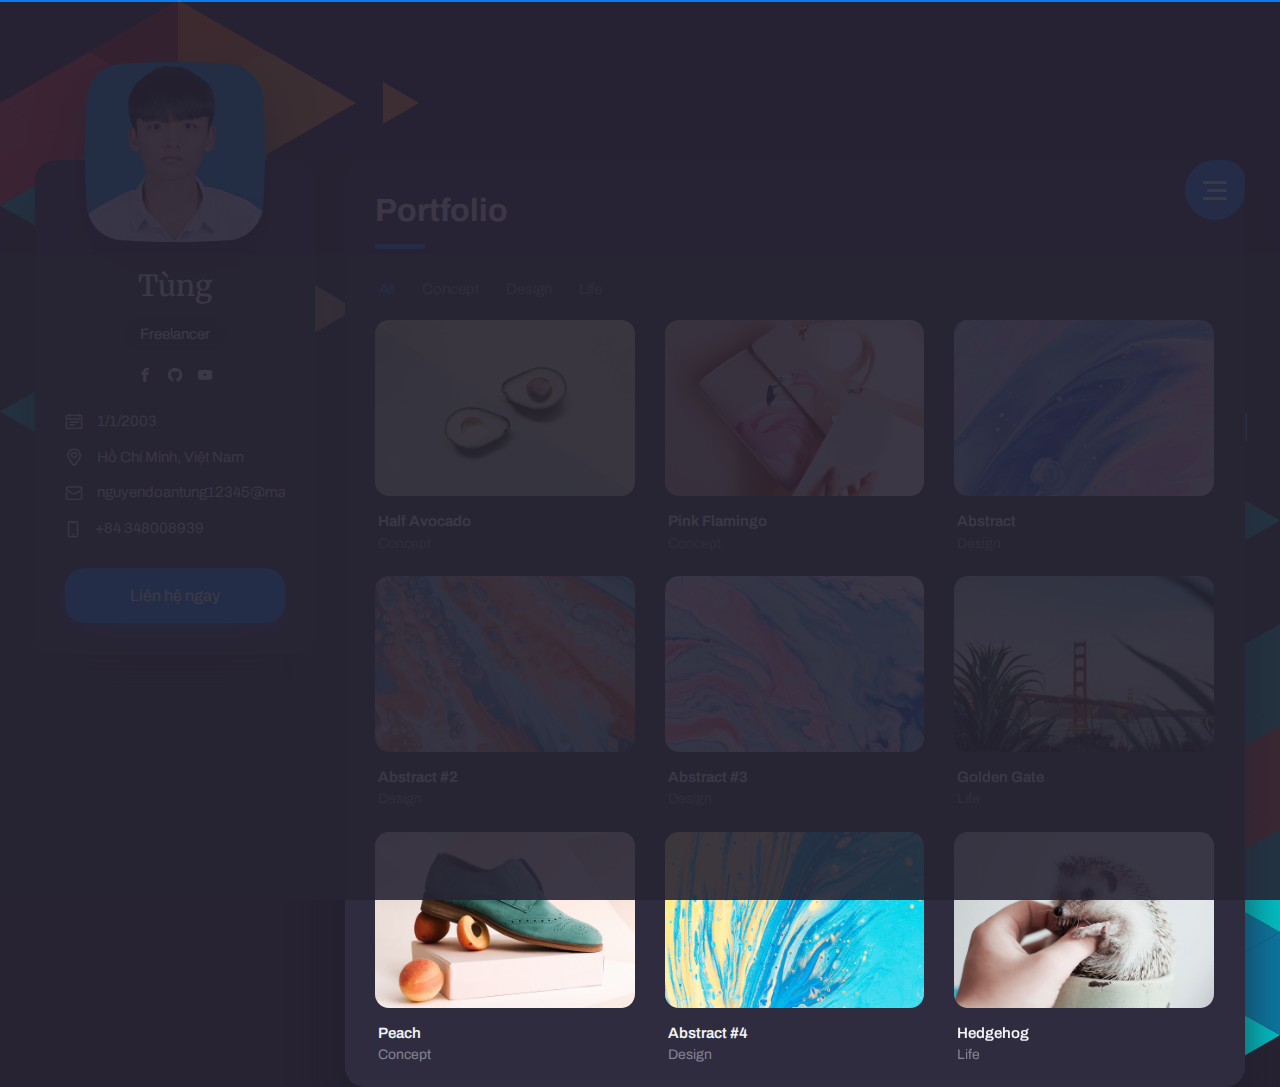
==== index.html @ bca4bd43 "push" ====
<!DOCTYPE html>
<html lang="en">

<head>
  <meta charset="utf-8" />
  <title>vCard - Portfolio - Nguyễn Doãn Tùng</title>

  <!-- Meta Data -->
  <meta http-equiv="X-UA-Compatible" content="IE=edge" />
  <meta name="viewport" content="width=device-width, initial-scale=1, shrink-to-fit=no" />
  <meta name="format-detection" content="telephone=no" />
  <meta name="format-detection" content="address=no" />
  <meta name="author" content="ArtTemplate" />
  <meta name="description" content="vCard" />

  <!-- Twitter data -->
  <meta name="twitter:card" content="summary_large_image" />
  <meta name="twitter:site" content="@ArtTemplates" />
  <meta name="twitter:title" content="vCard" />
  <meta name="twitter:description" content="vCard" />
  <meta name="twitter:image" content="../assets/images/social.jpg" />

  <!-- Open Graph data -->
  <meta property="og:title" content="ArtTemplate" />
  <meta property="og:type" content="website" />
  <meta property="og:url" content="your url website" />
  <meta property="og:image" content="../assets/images/social.jpg" />
  <meta property="og:description" content="vCard" />
  <meta property="og:site_name" content="vCard" />

  <!-- Favicons -->
  <link rel="apple-touch-icon" sizes="144x144" href="../assets/images/favicons/apple-touch-icon-144x144.png" />
  <link rel="apple-touch-icon" sizes="114x114" href="../assets/images/favicons/apple-touch-icon-114x114.png" />
  <link rel="apple-touch-icon" sizes="72x72" href="../assets/images/favicons/apple-touch-icon-72x72.png" />
  <link rel="apple-touch-icon" sizes="57x57" href="../assets/images/favicons/apple-touch-icon-57x57.png" />
  <link rel="shortcut icon" href="../assets/images/favicons/favicon.png" type="image/png" />

  <!-- Styles -->
  <link rel="stylesheet" type="text/css" href="../assets/styles/style.css" />
  <link rel="stylesheet" type="text/css" href="../assets/styles/style-dark.css" />
  <link rel="stylesheet" type="text/css" href="../assets/demo/style-demo.css" />
</head>

<body class="bg-triangles">
  <!-- Preloader -->
  <div class="preloader">
    <div class="preloader__wrap">
      <div class="circle-pulse">
        <div class="circle-pulse__1"></div>
        <div class="circle-pulse__2"></div>
      </div>
      <div class="preloader__progress"><span></span></div>
    </div>
  </div>

  <main class="main">
    <div class="container gutter-top">
      <div class="row sticky-parent">
        <!-- Sidebar -->
        <aside class="col-12 col-md-12 col-xl-3">
          <div class="sidebar box shadow pb-0 sticky-column">
            <svg class="avatar avatar--180" viewBox="0 0 188 188">
              <g class="avatar__box">
                <image xlink:href="../assets/img/avatar-1.jpg" height="100%" width="100%" />
              </g>
            </svg>
            <div class="text-center">
              <h3 class="title title--h3 sidebar__user-name">
                <span class="weight--500">Tùng
              </h3>
              <div class="badge badge--dark">Freelancer</div>

              <!-- Social -->
              <div class="social">
                <a class="social__link" href="https://www.facebook.com/ndt0101"><i
                    class="font-icon icon-facebook"></i></a>
                <a class="social__link" href="https://github.com/tung0101"><i class="font-icon icon-github"></i></a>
                <a class="social__link" href="https://www.youtube.com/channel/UCRwYXdeYLNo2g9qYh79C6xA"><i
                    class="font-icon icon-youtube"></i></a>
              </div>
            </div>

            <div class="sidebar__info box-inner">
              <ul class="contacts-block">
                <li class="contacts-block__item" data-toggle="tooltip" data-placement="top" title="Birthday">
                  <i class="font-icon icon-calendar"></i> 1/1/2003
                </li>
                <li class="contacts-block__item" data-toggle="tooltip" data-placement="top" title="Address">
                  <i class="font-icon icon-location"></i>Hồ Chí Minh, Việt Nam
                </li>
                <li class="contacts-block__item" data-toggle="tooltip" data-placement="top" title="E-mail">
                  <a href="mailto:example@mail.com"><i
                      class="font-icon icon-envelope"></i>nguyendoantung12345@mail.com</a>
                </li>
                <li class="contacts-block__item" data-toggle="tooltip" data-placement="top" title="Phone">
                  <i class="font-icon icon-phone"></i>+84 348008939
                </li>
              </ul>

              <a class="btn" href="https://www.messenger.com/t/100033312727449/">Liên hệ ngay</a>
            </div>
          </div>
        </aside>

        <!-- Content -->
        <div class="col-12 col-md-12 col-xl-9">
          <div class="box shadow pb-0">
            <!-- Menu -->
            <div class="circle-menu">
              <div class="hamburger">
                <div class="line"></div>
                <div class="line"></div>
                <div class="line"></div>
              </div>
            </div>
            <div class="inner-menu js-menu">
              <ul class="nav">
                <li class="nav__item">
                  <a class="active" href="index.html">Trang chủ</a>
                </li>
                <li class="nav__item"><a href="about.html">Giới thiệu</a></li>
                <!-- <li class="nav__item"><a href="resume.html">Resume</a></li> -->


                <!-- <li class="nav__item"><a href="blog.html">Blog</a></li> -->
                <li class="nav__item"><a href="contact.html">Liên hệ</a></li>
                <li class="nav__item"><a href="other.html">Khác</a></li>
              </ul>
            </div>

            <!-- About -->
            <div class="pb-2">
              <h1 class="title title--h1 first-title title__separate">
                Portfolio
              </h1>
            </div>

            <!-- Gallery -->
            <div class="pb-0">
              <!-- Filter -->
              <div class="select">
                <span class="placeholder">Select category</span>
                <ul class="filter">
                  <li class="filter__item">Category</li>
                  <li class="filter__item active" data-filter="*">
                    <a class="filter__link active" href="#filter">All</a>
                  </li>
                  <li class="filter__item" data-filter=".category-concept">
                    <a class="filter__link" href="#filter">Concept</a>
                  </li>
                  <li class="filter__item" data-filter=".category-design">
                    <a class="filter__link" href="#filter">Design</a>
                  </li>
                  <li class="filter__item" data-filter=".category-life">
                    <a class="filter__link" href="#filter">Life</a>
                  </li>
                </ul>
                <input type="hidden" name="changemetoo" />
              </div>

              <!-- Content -->
              <div class="gallery-grid js-masonry js-filter-container">
                <div class="gutter-sizer"></div>
                <!-- Item 1 -->
                <figure class="gallery-grid__item category-concept">
                  <div class="gallery-grid__image-wrap">
                    <img class="gallery-grid__image cover lazyload" src="../assets/img/image_01.jpg" data-zoom alt="" />
                  </div>
                  <figcaption class="gallery-grid__caption">
                    <h4 class="title gallery-grid__title">Half Avocado</h4>
                    <span class="gallery-grid__category">Concept</span>
                  </figcaption>
                </figure>

                <!-- Item 2 -->
                <figure class="gallery-grid__item category-concept">
                  <div class="gallery-grid__image-wrap">
                    <img class="gallery-grid__image cover lazyload" src="../assets/img/image_02.jpg" data-zoom alt="" />
                  </div>
                  <figcaption class="gallery-grid__caption">
                    <h4 class="title gallery-grid__title">Pink Flamingo</h4>
                    <span class="gallery-grid__category">Concept</span>
                  </figcaption>
                </figure>

                <!-- Item 3 -->
                <figure class="gallery-grid__item category-design">
                  <div class="gallery-grid__image-wrap">
                    <img class="gallery-grid__image cover lazyload" src="../assets/img/image_03.jpg" data-zoom alt="" />
                  </div>
                  <figcaption class="gallery-grid__caption">
                    <h4 class="title gallery-grid__title">Abstract</h4>
                    <span class="gallery-grid__category">Design</span>
                  </figcaption>
                </figure>

                <!-- Item 4 -->
                <figure class="gallery-grid__item category-design">
                  <div class="gallery-grid__image-wrap">
                    <img class="gallery-grid__image cover lazyload" src="../assets/img/image_04.jpg" data-zoom alt="" />
                  </div>
                  <figcaption class="gallery-grid__caption">
                    <h4 class="title gallery-grid__title">Abstract #2</h4>
                    <span class="gallery-grid__category">Design</span>
                  </figcaption>
                </figure>

                <!-- Item 5 -->
                <figure class="gallery-grid__item category-design">
                  <div class="gallery-grid__image-wrap">
                    <img class="gallery-grid__image cover lazyload" src="../assets/img/image_05.jpg" data-zoom alt="" />
                  </div>
                  <figcaption class="gallery-grid__caption">
                    <h4 class="title gallery-grid__title">Abstract #3</h4>
                    <span class="gallery-grid__category">Design</span>
                  </figcaption>
                </figure>

                <!-- Item 6 -->
                <figure class="gallery-grid__item category-life">
                  <div class="gallery-grid__image-wrap">
                    <img class="gallery-grid__image cover lazyload" src="../assets/img/image_06.jpg" data-zoom alt="" />
                  </div>
                  <figcaption class="gallery-grid__caption">
                    <h4 class="title gallery-grid__title">Golden Gate</h4>
                    <span class="gallery-grid__category">Life</span>
                  </figcaption>
                </figure>

                <!-- Item 7 -->
                <figure class="gallery-grid__item category-concept">
                  <div class="gallery-grid__image-wrap">
                    <img class="gallery-grid__image cover lazyload" src="../assets/img/image_07.jpg" data-zoom alt="" />
                  </div>
                  <figcaption class="gallery-grid__caption">
                    <h4 class="title gallery-grid__title">Peach</h4>
                    <span class="gallery-grid__category">Concept</span>
                  </figcaption>
                </figure>

                <!-- Item 8 -->
                <figure class="gallery-grid__item category-design">
                  <div class="gallery-grid__image-wrap">
                    <img class="gallery-grid__image cover lazyload" src="../assets/img/image_08.jpg" data-zoom alt="" />
                  </div>
                  <figcaption class="gallery-grid__caption">
                    <h4 class="title gallery-grid__title">Abstract #4</h4>
                    <span class="gallery-grid__category">Design</span>
                  </figcaption>
                </figure>

                <!-- Item 9 -->
                <figure class="gallery-grid__item category-life">
                  <div class="gallery-grid__image-wrap">
                    <img class="gallery-grid__image cover lazyload" src="../assets/img/image_09.jpg" data-zoom alt="" />
                  </div>
                  <figcaption class="gallery-grid__caption">
                    <h4 class="title gallery-grid__title">Hedgehog</h4>
                    <span class="gallery-grid__category">Life</span>
                  </figcaption>
                </figure>
              </div>
            </div>
          </div>

          <!-- Footer -->

        </div>
      </div>
    </div>
  </main>

  <div class="back-to-top"></div>

  <!-- SVG masks -->
  <svg class="svg-defs">
    <clipPath id="avatar-box">
      <path
        d="M1.85379 38.4859C2.9221 18.6653 18.6653 2.92275 38.4858 1.85453 56.0986.905299 77.2792 0 94 0c16.721 0 37.901.905299 55.514 1.85453 19.821 1.06822 35.564 16.81077 36.632 36.63137C187.095 56.0922 188 77.267 188 94c0 16.733-.905 37.908-1.854 55.514-1.068 19.821-16.811 35.563-36.632 36.631C131.901 187.095 110.721 188 94 188c-16.7208 0-37.9014-.905-55.5142-1.855-19.8205-1.068-35.5637-16.81-36.63201-36.631C.904831 131.908 0 110.733 0 94c0-16.733.904831-37.9078 1.85379-55.5141z" />
    </clipPath>
    <clipPath id="avatar-hexagon">
      <path
        d="M0 27.2891c0-4.6662 2.4889-8.976 6.52491-11.2986L31.308 1.72845c3.98-2.290382 8.8697-2.305446 12.8637-.03963l25.234 14.31558C73.4807 18.3162 76 22.6478 76 27.3426V56.684c0 4.6805-2.5041 9.0013-6.5597 11.3186L44.4317 82.2915c-3.9869 2.278-8.8765 2.278-12.8634 0L6.55974 68.0026C2.50414 65.6853 0 61.3645 0 56.684V27.2891z" />
    </clipPath>
  </svg>

  <!-- JavaScripts -->
  <script src="../assets/js/jquery-3.4.1.min.js"></script>
  <script src="../assets/js/plugins.min.js"></script>
  <script src="../assets/js/common.js"></script>

  <script src="../assets/demo/plugins-demo.js"></script>
</body>

</html>
---- assets/styles/style.css ----
/* ------------------------------------------------
 Author: ArtStyles (Art)
 
 Template Name: vCard
 version: 1.1.0
------------------------------------------------ */
/* ------------------------------------------------

 - General Styles
 - Background
 - Typography
 - Preloader
 - Form
 - Button
 - Preloader
 - Sidebar
 - Sections
 - Navbar
 - Footer
 - Cases
 - Clients
 - Contact
 - Single post
 - Footer
 - Contact
 - Portfolio
 - News
 - Single news
 - Testimonials
 - Timeline
 - Other
 
------------------------------------------------ */
@import url(vendors/bootstrap.min.css);
@import url(vendors/swiper.min.css);
@import url(vendors/simplebar.min.css);
@import url(../icons/style.css);
@import url("https://fonts.googleapis.com/css?family=Archivo:400,400i,500,500i,600,600i,700,700i&display=swap");
@import url("https://fonts.googleapis.com/css?family=Merriweather:400,900&display=swap");
/* -----------------------------------------------------------------
    - General Styles
----------------------------------------------------------------- */
*,
::before,
::after {
  background-repeat: no-repeat;
  box-sizing: border-box;
}

html {
  font-size: 16px;
  -webkit-overflow-scrolling: touch;
  -webkit-box-sizing: border-box;
  box-sizing: border-box;
  -ms-overflow-x: hidden;
}

body,
html {
  font-size: 1rem;
  -webkit-text-size-adjust: 100%;
}

body {
  background-color: #f5f6f7;
  color: #44566c;
  font-family: "Archivo", sans-serif;
  font-size: 0.9375rem;
  font-weight: 400;
  line-height: 1.65;
  min-height: 100vh;
  overflow-x: hidden;
  -ms-overflow-style: scrollbar;
  -webkit-font-smoothing: antialiased;
}
@media only screen and (max-width: 580px) {
  body {
    line-height: 1.6;
  }
}

html.is-scroll-disabled body {
  height: 100vh;
  overflow: hidden;
}

@media all and (-ms-high-contrast: none), (-ms-high-contrast: active) {
  html.is-scroll-disabled {
    overflow: hidden;
  }
}
.no-scroll {
  overflow: hidden;
  -ms-overflow-style: none;
}

.no-scroll-height {
  overflow-x: hidden;
}

.svg-defs {
  position: absolute;
  height: 0;
  width: 0;
}

.bg-triangles {
  background-image: url(../images/triangles-top.svg),
    url(../images/triangles-bottom.svg);
  background-position: left top, right bottom;
  background-repeat: no-repeat;
  background-size: inherit;
}
@media only screen and (max-width: 580px) {
  .bg-triangles {
    background-size: contain;
  }
}
.bg-triangles-2 {
  background-image: url(../images/triangle-2-top.svg),
    url(../images/triangle-2-bottom.svg);
  background-position: right top, left bottom;
  background-repeat: no-repeat;
  background-size: 50%;
  background-attachment: fixed;
}
@media only screen and (max-width: 991px) {
  .bg-triangles-2 {
    background-size: contain;
  }
}
.bg-peach {
  background-image: linear-gradient(115.29deg, #fff2e7 1.33%, #ffcada 98.21%);
  background-attachment: fixed;
}
.bg-green {
  background-image: linear-gradient(115.29deg, #0dc8a9 1.33%, #32cbc8 98.21%);
  background-attachment: fixed;
}
.bg-green-2 {
  background-image: linear-gradient(135deg, #9be15d 0%, #00d9a6 100%);
  background-attachment: fixed;
}

/* -----------------------------------------------------------------
    - Typography
----------------------------------------------------------------- */
h1,
h2,
h3,
h4,
h5,
h6 {
  font-family: "Archivo", sans-serif;
  font-weight: 700;
  line-height: 1.3;
}

.title--h1 {
  font-size: 2rem;
  margin-bottom: 1.0625rem;
}
@media only screen and (max-width: 580px) {
  .title--h1 {
    font-size: 1.75rem;
  }
}
.title--h2 {
  font-size: 1.75rem;
}
@media only screen and (max-width: 580px) {
  .title--h2 {
    font-size: 1.5rem;
  }
}
.title--h3 {
  font-size: 1.5rem;
  margin-bottom: 1.3125rem;
}
@media only screen and (max-width: 580px) {
  .title--h3 {
    font-size: 1.25rem;
    margin-bottom: 1rem;
  }
}
.title--h4 {
  font-size: 1.25rem;
  margin-bottom: 0.8125rem;
}
@media only screen and (max-width: 580px) {
  .title--h4 {
    font-size: 1rem;
  }
}
.title--h5 {
  font-size: 1rem;
}
@media only screen and (max-width: 580px) {
  .title--h5 {
    font-size: 0.9375rem;
  }
}
.title--h6 {
  font-size: 0.75rem;
}
.title--center {
  text-align: center;
}
.title--tone {
  color: #304cfd;
}
.title-icon {
  margin-right: 0.5rem;
  margin-top: -0.25rem;
  height: 2.5rem;
  width: 2.5rem;
}
@media only screen and (max-width: 580px) {
  .title-icon {
    height: 2.0833333333rem;
    width: 2.0833333333rem;
  }
}
.title__separate {
  margin-bottom: 2.3125rem;
  position: relative;
}
.title__separate::before {
  content: "";
  background-color: #304cfd;
  border-radius: 0.5rem;
  height: 0.3125rem;
  position: absolute;
  bottom: -1.0625rem;
  left: 0;
  width: 3.125rem;
  z-index: 1;
}
@media only screen and (max-width: 580px) {
  .title__separate {
    margin-bottom: 1.5rem;
  }
  .title__separate::before {
    height: 0.1875rem;
    bottom: -0.5625rem;
    width: 3rem;
  }
}

@media only screen and (max-width: 991px) {
  .first-title {
    transition: all 0.3s ease-in-out;
  }
}

@media only screen and (max-width: 991px) {
  .open-menu .first-title {
    padding-top: 2.5625rem;
  }
}
@media only screen and (max-width: 580px) {
  .open-menu .first-title {
    padding-top: 0;
  }
}

.weight--400 {
  font-weight: 400;
}
.weight--500 {
  font-weight: 500;
}
.weight--600 {
  font-weight: 600;
}
.weight--700 {
  font-weight: 700;
}

.color--light {
  color: #8697a8;
}
.color--dark {
  color: #44566c;
}

.block-quote {
  font-size: 1.3125rem;
  font-weight: 400;
  font-style: italic;
  margin: 1.8125rem 0;
  position: relative;
  line-height: 1.6;
}
@media only screen and (max-width: 991px) {
  .block-quote {
    padding-left: 3.8125rem;
  }
}
@media only screen and (max-width: 580px) {
  .block-quote {
    font-size: 1.125rem;
    margin: 1rem 0;
    padding-left: 0;
    padding-top: 2.8125rem;
  }
  .block-quote p {
    margin-bottom: 0.5rem;
  }
}
.block-quote::before {
  background-image: url(../images/icon-quote.svg);
  background-repeat: no-repeat;
  background-position: center;
  background-size: cover;
  content: "";
  height: 2.125rem;
  margin: 0 auto;
  position: absolute;
  top: 0;
  left: -3.375rem;
  width: 2.125rem;
}
@media only screen and (max-width: 991px) {
  .block-quote::before {
    left: 0;
  }
}
.block-quote__author {
  font-size: 1rem;
  font-style: normal;
  display: block;
  margin-top: 0.5625rem;
  padding-left: 3rem;
  position: relative;
}
@media only screen and (max-width: 580px) {
  .block-quote__author {
    font-size: 0.875rem;
    margin-top: 0;
    padding-left: 2rem;
  }
}
.block-quote__author::before {
  content: "";
  background-color: #44566c;
  height: 0.0625rem;
  margin-bottom: auto;
  margin-top: auto;
  position: absolute;
  top: 0;
  bottom: 0;
  left: 0;
  width: 2rem;
}
@media only screen and (max-width: 580px) {
  .block-quote__author::before {
    width: 1rem;
  }
}

a {
  color: #304cfd;
  cursor: pointer;
  text-decoration: none;
  -webkit-text-decoration-skip: objects;
  transition: color 0.3s cubic-bezier(0.72, 0.16, 0.345, 0.875);
}
a:hover {
  color: #304cfd;
  outline: none;
  text-decoration: underline;
}
a.decoration--none {
  text-decoration: none;
}

.noGutters-Top {
  margin-top: 0 !important;
}
.noGutters-Bottom {
  margin-bottom: 0 !important;
}
.noGutters-Left {
  margin-left: 0 !important;
}
.noGutters-Right {
  margin-right: 0 !important;
}

.description {
  color: #f5f8f9;
  margin-bottom: 1.875rem;
}

.foreword {
  color: #f5f8f9;
  font-size: 1.125rem;
}

img {
  max-width: 100%;
  -webkit-user-select: none;
  -moz-user-select: none;
  -ms-user-select: none;
  user-select: none;
}

iframe {
  background-color: #44566c;
  border: 0;
  display: block;
  height: 100%;
  width: 100%;
}

.cover {
  object-fit: cover;
  object-position: center;
  font-family: "object-fit: cover; object-position: center;";
  height: 100%;
  width: 100%;
}

::-moz-selection {
  background: transparent;
  color: #304cfd;
}

::selection {
  background: transparent;
  color: #304cfd;
}

/* -----------------------------------------------------------------
    - Form
----------------------------------------------------------------- */
.input,
.textarea,
select,
.custom-select {
  background-color: #f5f8f9;
  border: 1px solid #f5f8f9;
  border-radius: 20px;
  box-shadow: none;
  color: #44566c;
  font-size: inherit;
  height: auto;
  padding: 0.875rem 1.375rem 0.8125rem;
  position: relative;
  width: 100%;
  -webkit-appearance: none;
  -moz-appearance: none;
  appearance: none;
}
@media only screen and (max-width: 580px) {
  .input,
  .textarea,
  select,
  .custom-select {
    padding: 0.8125rem 1.375rem 0.75rem;
  }
}

.input:focus,
.textarea:focus,
select:focus,
.custom-select:focus {
  background-color: #f5f8f9;
  color: #44566c;
  box-shadow: none;
  outline: none;
}

.input {
  line-height: inherit;
}
@media all and (-ms-high-contrast: none), (-ms-high-contrast: active) {
  .input {
    line-height: 0;
  }
}
.input--white {
  background-color: #fff;
}
.input--white:focus {
  background-color: #fff;
}
.input__icon {
  padding-left: 3.375rem;
}
@media only screen and (max-width: 580px) {
  .input__icon {
    padding-left: 2.8125rem;
  }
}

.textarea {
  border-radius: 20px;
  display: block;
  padding: 0.8125rem 1.1875rem;
  resize: none;
}
.textarea--white {
  background-color: #fff;
}
.textarea--white:focus {
  background-color: #fff;
}

.form-group {
  margin-bottom: 2rem;
  position: relative;
}
@media only screen and (max-width: 580px) {
  .form-group {
    margin-bottom: 1.6875rem;
  }
}
.form-group .font-icon {
  color: #8697a8;
  font-size: 1.0625rem;
  margin: auto 0;
  position: absolute;
  top: 0;
  bottom: 0;
  left: 2.375rem;
  height: 1rem;
  width: 1rem;
  z-index: 1;
}
@media only screen and (max-width: 580px) {
  .form-group .font-icon {
    font-size: 1rem;
    left: 2.0625rem;
  }
}

.help-block {
  position: absolute;
  font-size: 0.75rem;
  line-height: 1.4;
  padding-top: 0.3125rem;
  padding-left: 0.375rem;
}
@media only screen and (max-width: 580px) {
  .help-block {
    font-size: 0.6875rem;
  }
}

.with-errors {
  color: #ff3d57;
}

.has-error input,
.has-error textarea,
.has-error input:focus,
.has-error textarea:focus {
  border-color: #ff3d57;
}

#validator-contact {
  font-size: 0.875rem;
  margin-top: 1rem;
}

.form-control::-webkit-input-placeholder {
  color: #8697a8;
}

.form-control::-moz-placeholder {
  color: #8697a8;
}

.form-control:-ms-input-placeholder {
  color: #8697a8;
}

.form-control::-ms-input-placeholder {
  color: #8697a8;
}

.form-control::placeholder {
  color: #8697a8;
}

input:invalid,
textarea:invalid {
  outline: none !important;
}

.custom-control-input:focus ~ .custom-control-label::before {
  box-shadow: 0 0 0 0.125rem rgba(48, 76, 253, 0.25);
}
.custom-control-input:focus:not(:checked) ~ .custom-control-label::before {
  border-color: #304cfd;
}
.custom-control-input:not(:disabled):active ~ .custom-control-label::before {
  border-color: #fff;
  background-color: transparent;
}
.custom-control-input:checked ~ .custom-control-label::before {
  border-color: #304cfd;
  background-color: #304cfd;
}

.custom-control-label {
  line-height: 1.55;
  padding-left: 0.5rem;
}
.custom-control-label::before {
  background-color: transparent;
  border: 1px solid #f0f0f6;
}

select,
.custom-select {
  background: url("data:image/svg+xml,%3csvg xmlns='http://www.w3.org/2000/svg' viewBox='0 0 4 5'%3e%3cpath fill='%23fff' d='M2 0L0 2h4zm0 5L0 3h4z'/%3e%3c/svg%3e")
    no-repeat right 0.1rem center/10px 16px;
}
select option,
.custom-select option {
  color: #44566c;
}

.dropdown-menu {
  border: 0;
  border-radius: 10px;
  box-shadow: 0 0.5rem 2.5rem rgba(134, 151, 168, 0.25);
  color: #5f6f81;
  font-size: 0.9375rem;
}
.dropdown-menu::before {
  content: "";
  border-left: 0.375rem solid transparent;
  border-right: 0.375rem solid transparent;
  border-bottom: 0.375rem solid #fff;
  height: 0;
  position: absolute;
  top: -0.375rem;
  left: 1.0625rem;
  width: 0;
}
.dropdown.dropup .dropdown-menu::before {
  border-left: 0.375rem solid transparent;
  border-right: 0.375rem solid transparent;
  border-top: 0.375rem solid #fff;
  border-bottom: 0.375rem solid transparent;
  top: auto;
  bottom: -0.75rem;
}

.progress {
  background-color: #f0f0f6;
  border-radius: 1rem;
  height: 1.5rem;
  margin-bottom: 1.5rem;
  overflow: inherit;
  position: relative;
  text-align: right;
}
@media only screen and (max-width: 580px) {
  .progress {
    margin-bottom: 1rem;
  }
}
.progress:last-child {
  margin-bottom: 0;
}
.progress-bar {
  background-color: #304cfd;
  border-radius: 1rem;
  overflow: hidden;
  position: relative;
  width: 0%;
  z-index: 1;
}
.progress .progress-text {
  display: flex;
  align-items: center;
  justify-content: space-between;
  height: 100%;
  padding-left: 0.8125rem;
  padding-right: 0.8125rem;
  position: absolute;
  top: 0;
  left: 0;
  width: 100%;
  z-index: 1;
}
.progress .progress-text > * {
  min-width: 0;
}

@media screen and (-ms-high-contrast: active), (-ms-high-contrast: none) {
  .progress-text span:nth-child(2) {
    float: right;
  }
}
.badge {
  font-size: 0.9375rem;
  font-weight: 400;
  border-radius: 10rem;
  padding: 0.5rem 1rem;
}
@media only screen and (max-width: 580px) {
  .badge {
    font-size: 0.875rem;
  }
}
.badge--light {
  background-color: #f5f6f7;
  color: #44566c;
}
.badge--gray {
  background-color: #f0f0f6;
  color: #44566c;
}
.badge--dark {
  background-color: #44566c;
  color: #fff;
}
.badge--blue {
  background-color: #304cfd;
  color: #fff;
}
.badge--blue-gradient {
  background-image: linear-gradient(
    to right,
    #0081ff 0%,
    #3fa0ff 50%,
    #0045ff 100%
  );
  color: #fff;
}
.badge--aqua {
  background-color: #00f1e2;
  color: #fff;
}
.badge--red {
  background-color: #ff3d57;
  color: #fff;
}

.tooltip {
  font-family: "Archivo", sans-serif;
}
.tooltip-inner {
  max-width: 12.5rem;
  padding: 0.25rem 0.5625rem 0.25rem;
  background-color: #44566c;
  border-radius: 0.25rem;
  box-shadow: 0 1rem 2rem rgba(134, 151, 168, 0.25),
    0 0.125rem 1rem rgba(134, 151, 168, 0.5);
}
.tooltip.show {
  opacity: 1;
}

.bs-tooltip-top .arrow::before,
.bs-tooltip-auto[x-placement^="top"] .arrow::before {
  border-width: 0.3125rem 0.3125rem 0;
  border-top-color: #44566c;
}

.bs-tooltip-right .arrow::before,
.bs-tooltip-auto[x-placement^="right"] .arrow::before {
  border-width: 0.3125rem 0.3125rem 0.3125rem 0;
  border-right-color: #44566c;
}

.bs-tooltip-left .arrow::before,
.bs-tooltip-auto[x-placement^="left"] .arrow::before {
  border-width: 0.3125rem 0 0.3125rem 0.3125rem;
  border-left-color: #44566c;
}

.bs-tooltip-bottom .arrow::before,
.bs-tooltip-auto[x-placement^="bottom"] .arrow::before {
  border-width: 0 0.3125rem 0.3125rem;
  border-bottom-color: #44566c;
}

.btn {
  background-color: #304cfd;
  border-radius: 20px;
  border: 0;
  box-shadow: 0 0.5rem 1rem rgba(48, 76, 253, 0.15),
    0 0.125rem 0.25rem rgba(48, 76, 253, 0.15);
  color: #fff;
  cursor: pointer;
  font-size: 1rem;
  font-weight: 400;
  line-height: inherit;
  padding: 0.9375rem 2rem 0.875rem;
  position: relative;
  transition: 0.4s ease-in-out;
  white-space: nowrap;
}
.btn:hover {
  color: #fff;
  box-shadow: none;
  opacity: 0.9;
}
.btn:focus {
  box-shadow: 0 1.5rem 2.5rem rgba(48, 76, 253, 0.1),
    0 0.5rem 1rem rgba(48, 76, 253, 0.1);
}
.btn::before {
  content: "";
  box-shadow: 0 0.25rem 2rem rgba(48, 76, 253, 0.25),
    0 0.25rem 1rem rgba(48, 76, 253, 0.25);
  margin: 0 auto;
  height: 1rem;
  position: absolute;
  right: 0;
  bottom: 0;
  left: 0;
  transition: 0.4s ease-in-out;
  width: 64%;
  z-index: -1;
}
.btn:hover::before {
  box-shadow: none;
}
.btn--light {
  background-color: #f5f8f9;
  color: #44566c;
}
.btn--gray {
  background-color: #f0f0f6;
  color: #44566c;
}
.btn--dark {
  background-color: #44566c;
}
.btn--blue-gradient {
  background-size: 200% auto;
  background-image: linear-gradient(
    to right,
    #0081ff 0%,
    #3fa0ff 50%,
    #0045ff 100%
  );
}
.btn--red {
  background-color: #ff3d57;
  color: #fff;
}
.btn .font-icon {
  margin-right: 0.375rem;
}

button:focus {
  outline: none;
}

/* -----------------------------------------------------------------
    - Preloader
----------------------------------------------------------------- */
.preloader {
  display: flex;
  align-items: center;
  justify-content: center;
  background-color: #fff;
  position: fixed;
  top: 0;
  left: 0;
  width: 100%;
  height: 100%;
  overflow: hidden;
  text-align: center;
  z-index: 1106;
  opacity: 1;
}
.preloader > * {
  min-width: 0;
}
.preloader__wrap {
  width: 100%;
  max-width: 9.375rem;
}
.preloader__progress {
  background: #fff;
  height: 0.125rem;
  position: absolute;
  top: 0;
  left: 0;
  overflow: hidden;
  width: 100%;
}
.preloader__progress span {
  background: #304cfd;
  position: absolute;
  top: 0;
  left: 0;
  height: 100%;
  width: 0;
}

.circle-pulse > * {
  position: absolute;
  top: 50%;
  left: 50%;
  border-radius: 50%;
  box-sizing: border-box;
  transform: scale(0);
  animation: pulse 1.6s linear infinite;
}

.circle-pulse__1 {
  width: 6rem;
  height: 6rem;
  margin-top: -3rem;
  margin-left: -3rem;
  background-color: #304cfd;
}

.circle-pulse__2 {
  width: 4.8rem;
  height: 4.8rem;
  margin-top: -2.4rem;
  margin-left: -2.4rem;
  background-color: rgba(48, 76, 253, 0.7);
  animation-delay: -0.8s;
}

@keyframes pulse {
  0% {
    transform: scale(0, 0);
    opacity: 1;
  }
  100% {
    transform: scale(1, 1);
    opacity: 0;
  }
}
/* -----------------------------------------------------------------
    - Sidebar
----------------------------------------------------------------- */
@media only screen and (max-width: 1200px) {
  .sidebar {
    margin-bottom: 1.875rem;
  }
}
@media only screen and (max-width: 580px) {
  .sidebar {
    margin-bottom: 1rem;
  }
}
.sidebar .avatar {
  margin-top: -8rem;
  margin-bottom: 1.5625rem;
  margin-left: auto;
  margin-right: auto;
  transition: all 0.3s ease-in-out;
}
.sidebar__user-name {
  font-size: 1.8125rem;
  font-family: "Merriweather", serif;
  margin-bottom: 0.875rem;
  position: relative;
}
@media only screen and (max-width: 580px) {
  .sidebar__user-name {
    font-size: 1.5rem;
    margin-bottom: 0.625rem;
  }
}
.sidebar__info {
  padding-top: 1.5625rem;
}
@media only screen and (max-width: 1200px) {
  .sidebar__info {
    text-align: center;
  }
}
@media only screen and (max-width: 580px) {
  .sidebar__info {
    padding-top: 1.5rem;
    padding-bottom: 1.25rem;
  }
}
.sidebar .btn {
  width: 100%;
}
@media only screen and (max-width: 1200px) {
  .sidebar .btn {
    width: 40%;
  }
}
@media only screen and (max-width: 991px) {
  .sidebar .btn {
    width: 60%;
  }
}
@media only screen and (max-width: 768px) {
  .sidebar .btn {
    width: 100%;
  }
}

.contacts-block {
  list-style: none;
  padding-left: 0;
  margin-bottom: 0.5rem;
  overflow: hidden;
}
@media only screen and (max-width: 1200px) {
  .contacts-block {
    margin-bottom: 1rem;
  }
}
@media only screen and (max-width: 768px) {
  .contacts-block {
    margin-bottom: 0.5rem;
    font-size: 1rem;
  }
}
@media only screen and (max-width: 580px) {
  .contacts-block {
    font-size: 0.9375rem;
  }
}
.contacts-block__item {
  display: flex;
  align-items: center;
  margin-bottom: 0.6875rem;
  overflow: hidden;
  text-overflow: ellipsis;
  white-space: nowrap;
}
.contacts-block__item > * {
  min-width: 0;
}
@media only screen and (max-width: 1200px) {
  .contacts-block__item {
    display: inline-block;
    margin-bottom: 0;
    margin-right: 1.5rem;
  }
}
@media only screen and (max-width: 768px) {
  .contacts-block__item {
    display: block;
    margin-left: auto;
    margin-right: auto;
    margin-bottom: 0.25rem;
  }
}
.contacts-block__item a {
  color: #44566c;
  text-decoration: none;
}
.contacts-block__item a:hover {
  color: #304cfd;
}
.contacts-block .font-icon {
  font-size: 1.125rem;
  margin-right: 0.875rem;
}

.sticky-column.is_stuck {
  margin-top: 1.875rem;
}
.sticky-column.is_stuck .avatar {
  margin-top: 0;
}

/* -----------------------------------------------------------------
    - Sections
----------------------------------------------------------------- */
@media (min-width: 1200px) {
  .container {
    max-width: 1240px;
  }
}
@media (min-width: 1300px) {
  .container {
    max-width: 1240px;
  }
}
.box {
  background-color: #fff;
  border-radius: 20px;
  padding: 1.875rem;
  position: relative;
  transition: box-shadow 0.3s ease-in-out;
}
@media only screen and (max-width: 580px) {
  .box {
    border-radius: 16px;
    padding: 1.25rem;
  }
}
.box__second {
  background-color: #fff;
  border-radius: 15.3846153846px;
}
@media only screen and (max-width: 580px) {
  .box__second {
    border-radius: 15.3846153846px;
  }
}
.box__large {
  padding: 1.875rem 2.5rem;
}
@media only screen and (max-width: 991px) {
  .box__large {
    padding: 1.875rem;
  }
}
@media only screen and (max-width: 580px) {
  .box__large {
    padding: 1.25rem;
  }
}
.box__large .box-inner::before,
.box__large .box-inner::after {
  width: 2.5rem;
}
@media only screen and (max-width: 991px) {
  .box__large .box-inner::before,
  .box__large .box-inner::after {
    width: 1.875rem;
  }
}
@media only screen and (max-width: 580px) {
  .box__large .box-inner::before,
  .box__large .box-inner::after {
    width: 1.25rem;
  }
}
.box__large .box-inner::before {
  left: -2.5rem;
}
@media only screen and (max-width: 991px) {
  .box__large .box-inner::before {
    left: -1.875rem;
  }
}
@media only screen and (max-width: 580px) {
  .box__large .box-inner::before {
    left: -1.25rem;
  }
}
.box__large .box-inner::after {
  right: -2.5rem;
}
@media only screen and (max-width: 991px) {
  .box__large .box-inner::after {
    right: -1.875rem;
  }
}
@media only screen and (max-width: 580px) {
  .box__large .box-inner::after {
    right: -1.25rem;
  }
}

.box-inner {
  background-color: #f5f8f9;
  padding-top: 2rem;
  padding-bottom: 2rem;
  position: relative;
  z-index: 0;
}
@media only screen and (max-width: 580px) {
  .box-inner {
    padding-top: 1.1875rem;
    padding-bottom: 1rem;
  }
}
.box-inner::before,
.box-inner::after {
  content: "";
  background-color: #f5f8f9;
  height: 100%;
  position: absolute;
  top: 0;
  width: 1.875rem;
  z-index: -1;
}
@media only screen and (max-width: 580px) {
  .box-inner::before,
  .box-inner::after {
    width: 1.25rem;
  }
}
.box-inner::before {
  left: -1.875rem;
}
@media only screen and (max-width: 580px) {
  .box-inner::before {
    left: -1.25rem;
  }
}
.box-inner::after {
  right: -1.875rem;
}
@media only screen and (max-width: 580px) {
  .box-inner::after {
    right: -1.25rem;
  }
}
.box-inner--rounded::before {
  border-radius: 0 0 0 20px;
}
.box-inner--rounded::after {
  border-radius: 0 0 20px 0;
}
@media only screen and (max-width: 580px) {
  .box-inner--rounded::before {
    border-radius: 0 0 0 16px;
  }
  .box-inner--rounded::after {
    border-radius: 0 0 16px 0;
  }
}
.box-inner--white {
  background-color: #fff;
}
.box-inner--white::before,
.box-inner--white::after {
  background-color: #fff;
}

.shadow {
  box-shadow: 0 2.5rem 3.125rem rgba(103, 118, 128, 0.1) !important;
}
.shadow::before {
  content: "";
  box-shadow: 0 1.875rem 3.125rem rgba(103, 118, 128, 0.2);
  position: absolute;
  right: 0;
  bottom: 0;
  left: 0;
  margin: 0 auto;
  height: 2rem;
  width: 65%;
  z-index: -1;
}
.shadow--orange {
  box-shadow: 0 2.5rem 3.125rem rgba(177, 68, 27, 0.1) !important;
}
.shadow--orange::before {
  box-shadow: 0 2.5rem 3.125rem rgba(177, 68, 27, 0.1);
}
.shadow--green {
  box-shadow: 0 2.5rem 3.125rem rgba(0, 115, 97, 0.1) !important;
}
.shadow--green::before {
  box-shadow: 0 2.5rem 3.125rem rgba(0, 115, 97, 0.1);
}

.js-image {
  background-size: cover;
  background-position: center;
  height: 100%;
  width: 100%;
}

.overlay {
  position: relative;
}
.overlay::before,
.overlay--45::before,
.overlay--80::before {
  content: "";
  background-color: rgba(68, 86, 108, 0.35);
  position: absolute;
  top: 0;
  left: 0;
  height: 100%;
  width: 100%;
  z-index: 2;
}
.overlay--45::before {
  background-color: rgba(68, 86, 108, 0.45);
}
.overlay--80::before {
  background-color: rgba(68, 86, 108, 0.8);
}

.gutter-top {
  padding-top: 10rem;
}
@media only screen and (max-width: 580px) {
  .gutter-top {
    padding-top: 9rem;
  }
}

.avatar {
  display: block;
  height: 100%;
  width: 100%;
}
.avatar--180 {
  max-height: 11.25rem;
  max-width: 11.25rem;
  height: 11.25rem;
  width: 11.25rem;
}
.avatar--80 {
  max-height: 5rem;
  max-width: 5rem;
  filter: drop-shadow(-0.15625rem 0 0 #fff) drop-shadow(0.1875rem 0 0 #fff)
    drop-shadow(0 -0.125rem 0 #fff) drop-shadow(0 0.125rem 0 #fff)
    drop-shadow(0 0.25rem 0.25rem rgba(134, 151, 168, 0.25))
    drop-shadow(0 0.5rem 0.5rem rgba(134, 151, 168, 0.4));
}
@media only screen and (max-width: 580px) {
  .avatar--80 {
    max-height: 3.3333333333rem;
    max-width: 3.3333333333rem;
  }
}
.avatar--60 {
  max-height: 3.75rem;
  max-width: 3.75rem;
  filter: drop-shadow(0 0.25rem 0.25rem rgba(134, 151, 168, 0.2))
    drop-shadow(0 0.5rem 0.5rem rgba(134, 151, 168, 0.2));
}
@media only screen and (max-width: 580px) {
  .avatar--60 {
    max-height: 2.8195488722rem;
    max-width: 2.8195488722rem;
  }
}
.avatar__box {
  -webkit-clip-path: url(#avatar-box);
  clip-path: url(#avatar-box);
}
.avatar__hexagon {
  -webkit-clip-path: url(#avatar-hexagon);
  clip-path: url(#avatar-hexagon);
}
.avatar image {
  height: 100%;
  width: 100%;
}

.social {
  line-height: 0;
  margin-top: 1.5rem;
  margin-bottom: 1.375rem;
}
@media only screen and (min-width: 580px) {
  .social {
    margin-top: 1.125rem;
    margin-bottom: 1rem;
  }
}
.social__link {
  color: #44566c;
  display: inline-block;
  font-size: 0.875rem;
  margin-left: 0.8125rem;
  text-decoration: none;
}
.social__link:hover {
  cursor: pointer;
  text-decoration: none;
}
.social__link:first-child {
  margin-left: 0;
}

@media only screen and (min-width: 580px) {
  .pt-sm-6 {
    padding-top: 5rem;
  }
}

/* -----------------------------------------------------------------
    - Navbar
----------------------------------------------------------------- */
.circle-menu {
  background-color: #304cfd;
  border-radius: 50% 1.25rem 50% 50%;
  display: flex;
  align-items: center;
  justify-content: center;
  height: 3.75rem;
  position: absolute;
  top: 0;
  right: 0;
  width: 3.75rem;
  z-index: 2;
}
.circle-menu > * {
  min-width: 0;
}
@media only screen and (max-width: 991px) {
  .circle-menu {
    height: 3.5625rem;
    width: 3.5625rem;
  }
}
@media only screen and (max-width: 580px) {
  .circle-menu {
    border-radius: 50%;
    margin-top: 1rem;
    margin-right: 1rem;
    position: fixed;
    height: 2.5rem;
    width: 2.5rem;
    z-index: 1101;
  }
}
@media only screen and (max-width: 580px) {
  .open-menu .circle-menu {
    box-shadow: 0 0 0 0.0625rem rgba(48, 76, 253, 0.5);
    background-color: transparent;
  }
}

.hamburger {
  cursor: pointer;
}
.hamburger .line {
  background-color: #fff;
  border-radius: 0.25rem;
  display: block;
  margin: 0.3125rem 0;
  height: 0.1875rem;
  width: 1.5rem;
  transition: all 0.2s ease-in-out;
}
.hamburger .line:nth-child(2) {
  margin-left: 0.25rem;
  width: 1.25rem;
}
@media only screen and (max-width: 768px) {
  .hamburger .line {
    margin: 0.25rem 0;
    height: 0.125rem;
    width: 1.125rem;
  }
  .hamburger .line:nth-child(2) {
    width: 0.875rem;
  }
}
.hamburger.is-active .line:nth-child(1) {
  transform: translateY(8px) rotate(45deg);
}
@media only screen and (max-width: 768px) {
  .hamburger.is-active .line:nth-child(1) {
    transform: translateY(6px) rotate(45deg);
  }
}
.hamburger.is-active .line:nth-child(2) {
  opacity: 0;
  transform: rotate(45deg);
}
.hamburger.is-active .line:nth-child(3) {
  transform: translateY(-8px) rotate(-45deg);
}
@media only screen and (max-width: 768px) {
  .hamburger.is-active .line:nth-child(3) {
    transform: translateY(-6px) rotate(-45deg);
  }
}
@media only screen and (max-width: 580px) {
  .hamburger.is-active .line {
    background-color: #304cfd;
  }
}

.inner-menu {
  display: flex;
  align-items: center;
  justify-content: flex-end;
  height: 3.75rem;
  padding-right: 2rem;
  position: absolute;
  top: 0;
  right: 0;
  width: 70%;
  z-index: 1;
}
.inner-menu > * {
  min-width: 0;
}
@media only screen and (max-width: 991px) {
  .inner-menu {
    height: 3.5625rem;
    width: 80%;
  }
}
@media only screen and (max-width: 768px) {
  .inner-menu {
    width: 100%;
  }
}
@media only screen and (max-width: 580px) {
  .inner-menu {
    height: 100vh;
    padding-right: 0;
    position: fixed;
    pointer-events: none;
    z-index: 1100;
  }
}
.open-menu .inner-menu {
  pointer-events: all;
}

.nav {
  color: #fff;
  background: #304cfd;
  border-radius: 2rem 0 0 2rem;
  box-shadow: 0 1.5rem 2.5rem rgba(48, 76, 253, 0.05),
    0 0.5rem 1rem rgba(48, 76, 253, 0.05);
  display: flex;
  align-items: center;
  justify-content: center;
  height: 100%;
  overflow: hidden;
}
.nav > * {
  min-width: 0;
}
@media only screen and (max-width: 768px) {
  .nav {
    border-radius: 1.25rem 0 0 2rem;
    font-size: 0.875rem;
  }
}
@media only screen and (max-width: 580px) {
  .nav {
    display: flex;
    flex-direction: column;
    align-items: center;
    justify-content: center;
    color: #44566c;
    background-color: #fff;
    background-image: none;
    border-radius: 0;
    box-shadow: none;
    font-size: 1.5rem;
  }
  .nav > * {
    min-width: 0;
  }
}
.nav__item {
  margin-right: 3rem;
}
@media only screen and (max-width: 991px) {
  .nav__item {
    margin-right: 2rem;
  }
}
@media only screen and (max-width: 580px) {
  .nav__item {
    margin-right: 0;
    margin-top: 0.1875rem;
    margin-bottom: 0.1875rem;
  }
}
.nav__item a {
  color: rgba(255, 255, 255, 0.7);
}
.nav__item a:hover {
  color: white;
  text-decoration: none;
}
@media only screen and (max-width: 580px) {
  .nav__item a {
    color: rgba(68, 86, 108, 0.6);
  }
  .nav__item a:hover {
    color: #44566c;
  }
}
.nav__item a.active {
  color: #fff;
}
@media only screen and (max-width: 580px) {
  .nav__item a.active {
    color: #44566c;
  }
}
.nav__item:last-child {
  margin-right: 0;
}
@media only screen and (max-width: 580px) {
  .nav__item:last-child {
    margin-right: 0;
  }
}

.inner-menu-alt {
  padding-right: 0;
  width: 100%;
}
.inner-menu-alt .nav {
  border-radius: 20px 20px 2rem 2rem;
  width: 100%;
  transition: width 0.4s ease-in-out;
}
@media only screen and (max-width: 580px) {
  .inner-menu-alt .nav {
    width: 0;
  }
}
.inner-menu-alt .nav__item:last-child {
  margin-right: 0;
}

@media only screen and (max-width: 580px) {
  .open-menu .inner-menu-alt .nav {
    border-radius: 0;
    width: 100%;
  }
}

/* -----------------------------------------------------------------
    - Footer
----------------------------------------------------------------- */
.footer {
  color: #8697a8;
  font-size: 0.875rem;
  padding-top: 1rem;
  padding-bottom: 1rem;
  text-align: center;
}
@media only screen and (max-width: 580px) {
  .footer {
    padding-top: 0.5rem;
    padding-bottom: 0.5rem;
  }
}
.bg-green .footer,
.bg-peach .footer {
  color: #fff;
}

/* -----------------------------------------------------------------
    - Cases
----------------------------------------------------------------- */
.case-item {
  display: flex;
  height: calc(100% - rem(30px));
  margin-bottom: 1.875rem;
  padding: 1.875rem 1.875rem 1.5rem;
  position: relative;
}
.case-item > * {
  min-width: 0;
}
@media only screen and (max-width: 991px) {
  .case-item {
    height: calc(100% - rem(20px));
  }
}
@media only screen and (max-width: 580px) {
  .case-item {
    display: flex;
    flex-direction: column;
    align-items: center;
    height: calc(100% - rem(20px));
    margin-bottom: 1.25rem;
    padding: 1rem;
    text-align: center;
  }
  .case-item > * {
    min-width: 0;
  }
}
.case-item__icon {
  margin-right: 1.1875rem;
  height: 2.5rem;
  width: 2.5rem;
}
@media only screen and (max-width: 580px) {
  .case-item__icon {
    margin-right: 0;
    margin-bottom: 0.8125rem;
  }
}
.case-item div {
  flex: 1;
}
.case-item__caption {
  color: #5f6f81;
  line-height: 1.5;
}
.case-item__caption:last-child {
  margin-bottom: 0;
}

/* -----------------------------------------------------------------
    - Clients
----------------------------------------------------------------- */
.js-carousel-clients {
  padding-top: 0.5rem;
  padding-bottom: 1rem;
}
@media only screen and (max-width: 580px) {
  .js-carousel-clients .swiper-slide {
    text-align: center;
  }
}

/* -----------------------------------------------------------------
    - Contact
----------------------------------------------------------------- */
@media only screen and (max-width: 768px) {
  .contact-form .btn {
    width: 100%;
  }
}
.tabcontent .contact-form {
  padding-bottom: 1.875rem;
}
@media only screen and (max-width: 580px) {
  .tabcontent .contact-form {
    padding-bottom: 1.25rem;
  }
}

.map {
  background-color: #f5f8f9;
  border-radius: 13.3333333333px;
  height: 23.75rem;
  margin-bottom: 2rem;
  position: relative;
  direction: ltr;
}
@media only screen and (max-width: 580px) {
  .map {
    height: 15.625rem;
  }
}

.popover-map-title {
  color: #44566c;
  font-size: 1.1875rem;
  margin-top: 0.0625rem;
  margin-bottom: 0.5rem;
}
.popover-map-caption {
  color: #44566c;
  font-weight: 400;
}

#marker {
  background-image: url("../images/icon-map-pic.svg");
  background-size: cover;
  width: 3.125rem;
  height: 3.125rem;
  cursor: pointer;
}

/* -----------------------------------------------------------------
    - Portfolio
----------------------------------------------------------------- */
.gutter-sizer {
  width: 1.875rem;
}

.gallery-grid {
  display: flex;
}
.gallery-grid > * {
  min-width: 0;
}
.gallery-grid__item {
  margin-bottom: 1.3125rem;
  width: calc(33% - 17.5px);
}
@media only screen and (max-width: 991px) {
  .gallery-grid__item {
    width: calc(50% - 16px);
  }
}
@media only screen and (max-width: 768px) {
  .gallery-grid__item {
    width: 100%;
  }
}
.gallery-grid__item:hover .gallery-grid__image {
  transform: scale3d(1.1, 1.1, 1);
}
.gallery-grid__image-wrap {
  border-radius: 14px;
  height: 11rem;
  overflow: hidden;
  position: relative;
  width: 100%;
  z-index: 1;
}
@media only screen and (max-width: 991px) {
  .gallery-grid__image-wrap {
    height: 13rem;
  }
}
@media only screen and (max-width: 768px) {
  .gallery-grid__image-wrap {
    height: 18rem;
  }
}
.gallery-grid__image {
  border-radius: 10px;
  transform: scale3d(1, 1, 1);
}
.gallery-grid__caption {
  padding-left: 0.1875rem;
}
.gallery-grid__title {
  font-size: 0.9375rem;
  font-weight: 600;
  margin-top: 1rem;
  margin-bottom: 0;
}
.gallery-grid__category {
  font-size: 0.875rem;
  color: #8697a8;
  display: block;
}

@media only screen and (min-width: 769px) {
  .filter {
    display: inline-flex;
    flex-wrap: wrap;
    list-style: none;
    margin-bottom: 1.1875rem;
    padding: 0;
  }
  .filter > * {
    min-width: 0;
  }
  .filter__item {
    padding-right: 1.1875rem;
  }
  .filter__item:first-child {
    display: none;
  }
  .filter__item:last-child {
    padding-right: 0;
  }
  .filter__item.active a {
    color: #304cfd;
  }
  .filter__link {
    color: #8697a8;
    padding: 0 0.25rem;
    text-decoration: none;
    display: block;
    overflow: hidden;
    position: relative;
  }
  .filter__link:hover {
    text-decoration: none;
  }
}
.select .placeholder {
  display: none;
}

@media only screen and (max-width: 768px) {
  .select {
    background-color: #f5f8f9;
    border-radius: 1.25rem;
    color: #8697a8;
    display: block;
    margin-bottom: 2rem;
    padding: 0.1875rem 1.1875rem 0.1875rem 1.5rem;
    position: relative;
    vertical-align: middle;
    text-align: left;
    user-select: none;
    width: 100%;
    -webkit-touch-callout: none;
    z-index: 2;
  }
  .select .placeholder {
    cursor: pointer;
    display: block;
    padding: 0.5rem 0;
    position: relative;
    z-index: 1;
  }
  .select .placeholder:after {
    position: absolute;
    top: 50%;
    right: 0.125rem;
    transform: translateY(-50%);
    font-family: "icomoon";
    content: "\e90e";
    z-index: 10;
  }
  .select.is-open .placeholder:after {
    content: "\e90f";
  }
  .select.is-open ul {
    display: block;
  }
  .select ul {
    background-color: #fff;
    box-shadow: 0 0.625rem 3.75rem rgba(134, 151, 168, 0.25);
    border-radius: 20px;
    display: none;
    max-height: 37.5rem;
    overflow: hidden;
    overflow-y: auto;
    padding: 0.5625rem 0;
    position: absolute;
    top: 100%;
    left: 0;
    width: 100%;
    z-index: 100;
  }
  .select ul li {
    display: block;
    text-align: left;
    padding: 0.1875rem 1.1875rem;
    color: #44566c;
    cursor: pointer;
  }
  .select ul li:hover {
    background-color: #304cfd;
  }
  .select ul li:hover a {
    color: #fff;
  }
  .select ul li:first-child {
    display: none;
  }
  .select ul li a {
    color: #44566c;
    text-decoration: none;
  }
}
@media only screen and (max-width: 580px) {
  .select {
    margin-bottom: 1.5rem;
  }
}
/* -----------------------------------------------------------------
    - News
----------------------------------------------------------------- */
.news-grid {
  display: flex;
  flex-wrap: wrap;
  margin-left: -0.9375rem;
  margin-right: -0.9375rem;
}
.news-grid > * {
  min-width: 0;
}
@media only screen and (max-width: 991px) {
  .news-grid {
    margin-left: 0;
    margin-right: 0;
  }
}

.news-item {
  box-shadow: 0 1.5rem 2.5rem rgba(169, 194, 209, 0.3);
  margin-bottom: 1.875rem;
  margin-left: 0.9375rem;
  margin-right: 0.9375rem;
  padding: 0;
  width: calc(50% - 30px);
}
@media only screen and (max-width: 991px) {
  .news-item {
    margin-left: 0;
    margin-right: 0;
    width: 100%;
  }
}
@media only screen and (max-width: 580px) {
  .news-item {
    margin-bottom: 1.25rem;
  }
}
.news-item:hover .news-item__image-wrap::before,
.news-item:hover .news-item__image-wrap::after {
  opacity: 1;
}
.news-item:hover {
  box-shadow: 0 0.75rem 1.25rem rgba(169, 194, 209, 0.2);
}
.news-item__image-wrap {
  overflow: hidden;
  border-radius: 20px 20px 0 0;
  height: 14rem;
  position: relative;
}
@media only screen and (max-width: 991px) {
  .news-item__image-wrap {
    height: 18rem;
  }
}
@media only screen and (max-width: 580px) {
  .news-item__image-wrap {
    border-radius: 16px 16px 0 0;
    height: 12rem;
  }
}
.news-item__image-wrap::before {
  opacity: 0;
  transition: opacity 0.5s ease-in-out;
}
.news-item__image-wrap::after {
  content: "";
  background-image: url(../icons/icon-news.svg);
  height: 2.5rem;
  margin: auto;
  opacity: 0;
  pointer-events: none;
  position: absolute;
  top: 0;
  right: 0;
  bottom: 0;
  left: 0;
  transition: opacity 0.5s ease-in-out;
  width: 2.5rem;
  z-index: 2;
}
.news-item__date {
  background-color: #fff;
  color: #5f6f81;
  border-radius: 0 0.625rem 0 0;
  font-size: 0.875rem;
  padding-left: 0.8125rem;
  padding-right: 0.8125rem;
  padding-bottom: 0.1875rem;
  padding-top: 0.3125rem;
  position: absolute;
  bottom: 0;
  z-index: 2;
}
.news-item__link {
  position: absolute;
  height: 100%;
  width: 100%;
  z-index: 2;
}
.news-item__caption {
  padding: 1.875rem 1.875rem 0.5rem;
}
@media only screen and (max-width: 580px) {
  .news-item__caption {
    padding: 1.1875rem 1rem 0;
  }
}
.news-item .title {
  font-family: "Merriweather", serif;
}
.news-item p {
  color: #5f6f81;
  line-height: 1.5;
}
@media only screen and (max-width: 580px) {
  .news-item p {
    font-size: 0.9375rem;
  }
}

/* -----------------------------------------------------------------
    - Single post
----------------------------------------------------------------- */
.header-post {
  margin-top: 1rem;
  text-align: center;
}
@media only screen and (max-width: 580px) {
  .header-post {
    margin-top: 1rem;
  }
}
.header-post__date {
  color: #8697a8;
  font-size: 0.875rem;
  margin-bottom: 1rem;
  text-transform: uppercase;
}
@media only screen and (max-width: 580px) {
  .header-post__date {
    margin-bottom: 0.8125rem;
  }
}
.header-post .title {
  font-family: "Merriweather", serif;
  margin-bottom: 1.5rem;
}
@media only screen and (max-width: 580px) {
  .header-post .title {
    margin-bottom: 1rem;
  }
}
.header-post__image-wrap {
  height: 31.25rem;
  margin-left: -1.875rem;
  margin-right: -1.875rem;
  margin-bottom: 2.5rem;
}
@media only screen and (max-width: 580px) {
  .header-post__image-wrap {
    height: 18rem;
    margin-left: -1.25rem;
    margin-right: -1.25rem;
    margin-bottom: 1.5rem;
  }
}

.caption-post {
  margin-left: auto;
  margin-right: auto;
  margin-bottom: 2rem;
  width: 80%;
}
@media only screen and (max-width: 991px) {
  .caption-post {
    width: 100%;
  }
}
@media only screen and (max-width: 580px) {
  .caption-post {
    margin-bottom: 1.1875rem;
  }
}
.caption-post p {
  color: #5f6f81;
}

.gallery-post {
  display: flex;
  flex-wrap: wrap;
  margin-left: -1rem;
  margin-right: -1rem;
}
.gallery-post > * {
  min-width: 0;
}
@media only screen and (max-width: 580px) {
  .gallery-post {
    margin-left: 0;
    margin-right: 0;
  }
}
.gallery-post__item {
  flex: calc(50% - 32px);
  height: auto;
  max-height: 80vw;
  margin-left: 1rem;
  margin-right: 1rem;
  width: calc(50% - 32px);
}
@media only screen and (max-width: 580px) {
  .gallery-post__item {
    flex: 100%;
    margin-left: 0;
    margin-right: 0;
    margin-bottom: 1rem;
    width: 100%;
  }
}
.gallery-post__caption {
  color: #8697a8;
  font-size: 0.875rem;
  font-style: italic;
  padding: 1rem 1rem 2rem;
  text-align: center;
  width: 100%;
}
@media only screen and (max-width: 580px) {
  .gallery-post__caption {
    padding: 0 0 1rem;
  }
}
.gallery-post__caption a {
  color: #8697a8;
}

.footer-post {
  display: flex;
  align-items: center;
  justify-content: center;
  flex-wrap: wrap;
  margin-bottom: 2rem;
  margin-top: 2rem;
  padding-top: 2rem;
  position: relative;
}
.footer-post > * {
  min-width: 0;
}
@media only screen and (max-width: 580px) {
  .footer-post {
    margin-bottom: 1rem;
    margin-top: 1rem;
  }
}
.footer-post::before {
  content: "";
  background-color: #44566c;
  height: 0.0625rem;
  margin: auto;
  position: absolute;
  top: 0;
  right: 0;
  left: 0;
  width: 15%;
}
.footer-post__share {
  display: flex;
  align-items: baseline;
  color: #44566c;
  font-size: 0.875rem;
  margin: 0 1.0625rem;
}
.footer-post__share > * {
  min-width: 0;
}
@media only screen and (max-width: 580px) {
  .footer-post__share {
    margin: 0 0.8125rem;
  }
}
.footer-post__share:hover {
  text-decoration: none;
}
.footer-post__share .font-icon {
  margin-right: 0.6875rem;
}
@media only screen and (max-width: 580px) {
  .footer-post__share span {
    display: none;
  }
}

.comment-box {
  display: flex;
  flex-direction: column;
}
.comment-box > * {
  min-width: 0;
}
.comment-box .comment-box {
  margin-left: 3rem;
}
@media only screen and (max-width: 580px) {
  .comment-box .comment-box {
    margin-left: 1.1875rem;
  }
}
.comment-box__inner {
  background-color: #fff;
  border-radius: 20px;
  display: flex;
  margin-bottom: 1.25rem;
  padding: 1.25rem 1.25rem 1rem 1.25rem;
}
.comment-box__inner > * {
  min-width: 0;
}
@media only screen and (max-width: 580px) {
  .comment-box__inner {
    flex-direction: column;
    padding: 1rem 1rem 0.5625rem 1.0625rem;
    margin-bottom: 1rem;
  }
}
.comment-box__body {
  color: #5f6f81;
  flex: 1;
  font-size: 0.9375rem;
  line-height: 1.6;
}
@media only screen and (max-width: 580px) {
  .comment-box__body {
    font-size: 0.875rem;
    margin-top: 0.75rem;
  }
}
.comment-box__body p {
  margin-bottom: 0.6875rem;
}
@media only screen and (max-width: 580px) {
  .comment-box__body p {
    margin-bottom: 0.5rem;
  }
}
.comment-box__body .emoji {
  margin: 0 0.3125rem;
  vertical-align: bottom;
}
@media only screen and (max-width: 580px) {
  .comment-box__body .emoji {
    margin: 0 0.125rem;
    height: 1.0625rem;
    width: 1.0625rem;
  }
}
.comment-box__details {
  display: flex;
  justify-content: space-between;
  font-size: 1.0625rem;
  color: #44566c;
  margin-top: 0.5rem;
  margin-bottom: 0.5rem;
}
.comment-box__details > * {
  min-width: 0;
}
@media only screen and (max-width: 580px) {
  .comment-box__details {
    font-size: 0.9375rem;
    flex-direction: column;
    margin-top: 0;
  }
}
.comment-box__details a {
  text-decoration: none;
}
.comment-box__details-date {
  font-size: 0.875rem;
  font-weight: 400;
  color: #8697a8;
}
@media only screen and (max-width: 580px) {
  .comment-box__details-date {
    font-size: 0.75rem;
    margin-top: 0.3125rem;
  }
}
.comment-box .avatar {
  margin-right: 1rem;
  flex-shrink: 0;
}
.comment-box__footer {
  color: #8697a8;
  display: inline-flex;
  list-style: none;
  margin: 0;
  padding: 0;
}
.comment-box__footer > * {
  min-width: 0;
}
.comment-box__footer li {
  cursor: pointer;
  margin-right: 2rem;
}
@media only screen and (max-width: 580px) {
  .comment-box__footer li {
    margin-right: 1rem;
  }
}
.comment-box__footer li:hover {
  color: #304cfd;
}
.comment-box__footer li:last-child {
  margin-right: 0;
}
.comment-box__footer span {
  font-size: 0.875rem;
  padding-left: 0.375rem;
}
@media only screen and (max-width: 580px) {
  .comment-box__footer span {
    font-size: 0.75rem;
  }
}
.comment-box__footer .font-icon {
  font-size: 1rem;
  vertical-align: text-bottom;
}
@media only screen and (max-width: 580px) {
  .comment-box__footer .font-icon {
    font-size: 0.875rem;
  }
}
.comment-box__footer .icon-like-fill {
  color: #ff3d57;
}

.comment-form {
  margin-top: 1rem;
  position: relative;
}
.comment-form .textarea {
  border-radius: 0.5rem;
  padding: 1.0625rem 4.5rem 1rem 3.1875rem;
  max-height: 12.5rem;
  overflow: hidden !important;
}
@media only screen and (max-width: 580px) {
  .comment-form .textarea {
    padding: 0.875rem 3.25rem 0.875rem 2.5rem;
  }
}
.comment-form .btn {
  height: 2.5625rem;
  margin-right: 0.5rem;
  margin-bottom: auto;
  margin-top: auto;
  padding: 0;
  position: absolute;
  top: 0;
  right: 0;
  bottom: 0;
  width: 2.5625rem;
}
@media only screen and (max-width: 580px) {
  .comment-form .btn {
    height: 1.8303571429rem;
    width: 1.8303571429rem;
  }
}
.comment-form .btn .font-icon {
  margin: 0;
}
@media only screen and (max-width: 580px) {
  .comment-form .btn .font-icon {
    font-size: 0.75rem;
  }
}
.comment-form .dropdown {
  height: 1.1875rem;
  line-height: 1.2;
  margin-top: auto;
  margin-bottom: auto;
  margin-left: 1rem;
  position: absolute;
  top: 0;
  bottom: 0;
}
.comment-form .dropdown-menu {
  margin-left: -1rem;
  min-width: 14.9375rem;
  max-width: 14.9375rem;
  top: -100% !important;
}
.comment-form .icon-smile {
  color: #8697a8;
  cursor: pointer;
  font-size: 1.1875rem;
}
.comment-form .icon-smile:hover {
  color: #5f6f81;
}
@media only screen and (max-width: 580px) {
  .comment-form .icon-smile {
    font-size: 1rem;
  }
}

.emoji-wrap {
  display: flex;
  justify-content: space-around;
  flex-wrap: wrap;
  padding: 0.375rem 0.8125rem 0.1875rem;
}
.emoji-wrap > * {
  min-width: 0;
}
.emoji-wrap .emoji {
  cursor: pointer;
  border-radius: 0.1875rem;
  margin: 0.125rem;
  padding: 0.1875rem;
}
.emoji-wrap .emoji:hover {
  box-shadow: 0 0 0 0.125rem rgba(134, 151, 168, 0.2);
}

.scroll-line {
  background: #304cfd;
  height: 0.1875rem;
  position: fixed;
  top: 0;
  width: 0;
  z-index: 3;
}

.nicescroll-cursors {
  background-color: #8697a8 !important;
}

.social-auth {
  font-size: 0.9375rem;
  list-style: none;
  padding: 0;
  margin-top: 1rem;
}
@media only screen and (max-width: 580px) {
  .social-auth {
    font-size: 0.875rem;
  }
}
.social-auth__item {
  display: inline-flex;
  margin-right: 0.375rem;
}
.social-auth__item > * {
  min-width: 0;
}
.social-auth__link {
  color: #fff;
}
.social-auth__link:hover {
  color: #fff;
  opacity: 0.7;
}
.social-auth .font-icon {
  background-color: #304cfd;
  border-radius: 50%;
  font-size: 0.75rem;
  padding: 0.375rem;
}
@media only screen and (max-width: 580px) {
  .social-auth .font-icon {
    font-size: 0.6875rem;
  }
}
.social-auth .icon-facebook {
  background-color: #3b5998;
}
.social-auth .icon-twitter {
  background-color: #55acee;
}
.social-auth .icon-dribbble {
  background-color: #f26798;
}
.social-auth .icon-behance {
  background-color: #4176fa;
}

/* -----------------------------------------------------------------
    - Testimonials
----------------------------------------------------------------- */
.swiper-container .swiper-wrapper {
  min-height: 100%;
}

.review-item {
  display: flex;
  flex-direction: column;
  background-color: #f5f8f9;
  background-image: url(../icons/icon-quote.svg);
  background-repeat: no-repeat;
  background-position: right 1.875rem top 1.875rem;
  border-radius: 20px;
  height: auto;
  padding: 1.875rem 1.875rem 1.5rem;
  margin-top: 2.5rem;
}
.review-item > * {
  min-width: 0;
}
@media only screen and (max-width: 580px) {
  .review-item {
    background-size: 1.5625rem;
    background-position: right 1rem top 1rem;
    border-radius: 13.3333333333px;
    padding: 1rem;
  }
}
.review-item__caption {
  color: #5f6f81;
  line-height: 1.5;
}
.review-item__caption:last-child {
  margin-bottom: 0;
}
.review-item .title {
  font-family: "Merriweather", serif;
  font-size: 1.1875rem;
  margin-left: 5.5rem;
  margin-bottom: 0.6875rem;
}
@media only screen and (max-width: 580px) {
  .review-item .title {
    font-size: 1rem;
    margin-left: 0;
    margin-top: 0.5rem;
    margin-bottom: 0.5rem;
  }
}
.review-item .avatar {
  position: absolute;
  top: -2.375rem;
}

.swiper-pagination {
  margin-top: 1.5rem;
  position: relative;
  line-height: 0;
}
@media only screen and (max-width: 580px) {
  .swiper-pagination {
    margin-top: 1rem;
  }
}

.swiper-pagination-bullet {
  background: #f0f0f6;
  border-radius: 1rem;
  opacity: 1;
  height: 0.625rem;
  width: 0.625rem;
  transition: width 0.3s cubic-bezier(0.455, 0.03, 0.515, 0.955);
}
@media only screen and (max-width: 580px) {
  .swiper-pagination-bullet {
    height: 0.375rem;
    width: 0.375rem;
  }
}
.swiper-pagination-bullet-active {
  background: #304cfd;
  width: 1.25rem;
}
@media only screen and (max-width: 580px) {
  .swiper-pagination-bullet-active {
    width: 0.75rem;
  }
}

.swiper-container-horizontal
  > .swiper-pagination-bullets
  .swiper-pagination-bullet {
  margin: 0 0.3125rem;
}

.swiper-container-horizontal > .swiper-pagination-bullets,
.swiper-pagination-custom,
.swiper-pagination-fraction {
  bottom: 0;
}

/* -----------------------------------------------------------------
    - Timeline
----------------------------------------------------------------- */
.timeline {
  margin-top: 1.8125rem;
  padding-left: 0.5rem;
}
.timeline__item {
  border-left-color: #f0f0f6;
  border-left-width: 1px;
  border-left-style: solid;
  padding-bottom: 0.5625rem;
  padding-left: 1.375rem;
  position: relative;
}
.timeline__item::before {
  content: "";
  background-color: #304cfd;
  box-shadow: 0 0 0 0.1875rem rgba(48, 76, 253, 0.25);
  border-radius: 50%;
  position: absolute;
  top: 0;
  left: -0.3125rem;
  height: 0.625rem;
  width: 0.625rem;
}
.timeline__item:last-child {
  border: 0;
}
.timeline__title {
  margin-bottom: 0;
  position: relative;
  top: -0.3125rem;
}
.timeline__period {
  color: #8697a8;
  font-size: 0.875rem;
}
.timeline__description {
  margin-top: 0.5rem;
}
@media only screen and (max-width: 580px) {
  .timeline__description {
    margin-top: 0.1875rem;
  }
}

/* -----------------------------------------------------------------
    - Other
----------------------------------------------------------------- */
.back-to-top {
  border-top: 0.0625rem solid #44566c;
  border-left: 0.0625rem solid #44566c;
  cursor: pointer;
  height: 2rem;
  opacity: 0.5;
  position: fixed;
  right: 2.5rem;
  bottom: 1.875rem;
  width: 2rem;
  transform: rotate(45deg);
  transition: opacity 0.35s ease-out;
  z-index: 10;
}
.back-to-top:hover {
  opacity: 1;
}
@media only screen and (max-width: 768px) {
  .back-to-top {
    height: 1.5rem;
    width: 1.5rem;
  }
}
@media only screen and (max-width: 580px) {
  .back-to-top {
    display: none !important;
  }
}

.js-lines {
  overflow: hidden;
}
.js-lines div {
  overflow: hidden;
}

.js-words div div {
  opacity: 0;
}

.medium-zoom-overlay {
  background: #fff !important;
  z-index: 1104;
}

.medium-zoom-image {
  cursor: pointer !important;
  z-index: 1104;
}
.medium-zoom-image--opened {
  border-radius: 0.0625rem;
  height: 100%;
}

/*# sourceMappingURL=style.css.map */
---- assets/styles/style-dark.css ----
/* ------------------------------------------------
 Author: ArtStyles (Art)
 
 Template Name: vCard
 version: 1.0.2
------------------------------------------------ */
/* ------------------------------------------------

 - General Styles
   - Input Text
   - Checkbox
   - Select
   - Dropdown
   
 - Typography
 - Preloader
 
 - Shared
   - Box
   - Avatars
   - Social
   - Badges
   - Tooltips
   
 - Sidebar
   - Contact list
   
 - Cases

 - Testimonials
   - Carousel pagination
   
 - Clients
 - Timeline
 - Progress
 
 - Portfolio
   - Filter
    
 - News
 
 - Single post
   - Comments
   - Comment form
   - Emoji
   - niceScroll
   - Social auth

 - Other
   - Bact to top
   - Medium Zoom
  
------------------------------------------------ */
@import url("https://fonts.googleapis.com/css?family=Archivo:400,400i,500,500i,600,600i,700,700i&display=swap");
@import url("https://fonts.googleapis.com/css?family=Merriweather:400,900&display=swap");
/* -----------------------------------------------------------------
    - General Styles
----------------------------------------------------------------- */
body {
  background-color: #272333;
  color: #dedde0;
}

.input,
.textarea,
select,
.custom-select {
  background-color: #2c283a;
  border: 1px solid #2c283a;
  color: #fff;
}

.input:focus,
.textarea:focus,
select:focus,
.custom-select:focus {
  background-color: #272333;
  border: 1px solid #0d86ff;
  color: #fff;
}

.input--white {
  background-color: #2c283a;
}
.input--white:focus {
  background-color: #2c283a;
}

.textarea--white {
  background-color: #2c283a;
}
.textarea--white:focus {
  background-color: #2c283a;
}

.form-group .font-icon {
  color: rgba(222, 221, 224, 0.5);
}

.form-control::-webkit-input-placeholder {
  color: rgba(222, 221, 224, 0.5);
}

.form-control::-moz-placeholder {
  color: rgba(222, 221, 224, 0.5);
}

.form-control:-ms-input-placeholder {
  color: rgba(222, 221, 224, 0.5);
}

.form-control::-ms-input-placeholder {
  color: rgba(222, 221, 224, 0.5);
}

.form-control::placeholder {
  color: rgba(222, 221, 224, 0.5);
}

input:-webkit-autofill,
input:-webkit-autofill:hover,
input:-webkit-autofill:focus,
input:-webkit-autofill:active {
  -webkit-text-fill-color: #2c283a !important;
}

.custom-control-input:focus ~ .custom-control-label::before {
  box-shadow: 0 0 0 0.125rem rgba(13, 134, 255, 0.25);
}
.custom-control-input:focus:not(:checked) ~ .custom-control-label::before {
  border-color: #0d86ff;
}
.custom-control-input:not(:disabled):active ~ .custom-control-label::before {
  border-color: #8697a8;
}
.custom-control-input:checked ~ .custom-control-label::before {
  border-color: #0d86ff;
  background-color: #0d86ff;
}

.custom-control-label::before {
  border: 1px solid #8697a8;
}

select,
.custom-select {
  background: url("data:image/svg+xml,%3csvg xmlns='http://www.w3.org/2000/svg' viewBox='0 0 4 5'%3e%3cpath fill='%23fff' d='M2 0L0 2h4zm0 5L0 3h4z'/%3e%3c/svg%3e")
    no-repeat right 0.1rem center/10px 16px;
}
select option,
.custom-select option {
  color: #fff;
}

.dropdown-menu {
  background-color: #302c40;
  box-shadow: 0 8px 40px rgba(0, 0, 0, 0.5);
  color: #dedde0;
}
.dropdown-menu::before {
  border-bottom: 0.4rem solid #302c40;
}
.dropdown.dropup .dropdown-menu::before {
  border-top: 0.4rem solid #302c40;
}

.progress {
  background-color: #302c40;
}
.progress-bar {
  background-color: #0d86ff;
}

.badge--blue {
  background-color: #0d86ff;
}

.badge--dark {
  background-color: #272333;
}

.tooltip-inner {
  background-color: #302c40;
  box-shadow: 0px 16px 48px rgba(0, 0, 0, 0.25), 0px 2px 32px rgba(0, 0, 0, 0.5);
}

.bs-tooltip-top .arrow::before,
.bs-tooltip-auto[x-placement^="top"] .arrow::before {
  border-top-color: #302c40;
}

.bs-tooltip-right .arrow::before,
.bs-tooltip-auto[x-placement^="right"] .arrow::before {
  border-right-color: #302c40;
}

.bs-tooltip-left .arrow::before,
.bs-tooltip-auto[x-placement^="left"] .arrow::before {
  border-left-color: #302c40;
}

.bs-tooltip-bottom .arrow::before,
.bs-tooltip-auto[x-placement^="bottom"] .arrow::before {
  border-bottom-color: #302c40;
}

.btn {
  background-color: #0d86ff;
  box-shadow: 0 0.5rem 1rem rgba(13, 134, 255, 0.15),
    0 0.125rem 0.25rem rgba(13, 134, 255, 0.15);
}
.btn:focus {
  box-shadow: 0 1.5rem 2.5rem rgba(13, 134, 255, 0.1),
    0 0.5rem 1rem rgba(13, 134, 255, 0.1);
}
.btn::before {
  content: "";
  box-shadow: 0 0.25rem 2rem rgba(13, 134, 255, 0.25),
    0 0.25rem 1rem rgba(13, 134, 255, 0.25);
}

/* -----------------------------------------------------------------
    - Typography
----------------------------------------------------------------- */
.title {
  color: #f1f2f4;
}
.title--tone {
  color: #0d86ff;
}
.title__separate::before {
  background-color: #0d86ff;
}

.color--light {
  color: rgba(241, 242, 244, 0.5);
}

.block-quote::before {
  background-image: url(../icons/dark/icon-quote.svg);
}
.block-quote__author::before {
  background-color: #f0f0f6;
}

a {
  color: #0d86ff;
}
a:hover {
  color: #0d86ff;
}

::-moz-selection {
  background: transparent;
  color: #0d86ff;
}

::selection {
  background: transparent;
  color: #0d86ff;
}

/* -----------------------------------------------------------------
    - Preloader
----------------------------------------------------------------- */
.preloader {
  background-color: #272333;
}
.preloader__progress span {
  background: #0d86ff;
}

.circle-pulse__1 {
  background-color: #0d86ff;
}

.circle-pulse__2 {
  background-color: rgba(13, 134, 255, 0.7);
}

/* -----------------------------------------------------------------
    - Sidebar
----------------------------------------------------------------- */
.contacts-block {
  margin-bottom: 1rem;
}
.contacts-block__item a {
  color: #dedde0;
}
.contacts-block__item a:hover {
  color: #0d86ff;
}

/* -----------------------------------------------------------------
    - Sections
----------------------------------------------------------------- */
.box {
  background-color: #302c40;
}
.box__second {
  background-color: #2c283a;
}

.box-inner {
  background-color: transparent;
  padding-top: 0.7rem;
}
.box-inner::before,
.box-inner::after {
  background-color: transparent;
}

.shadow {
  box-shadow: 0px 40px 50px rgba(32, 29, 42, 0.75) !important;
}
.shadow::before {
  box-shadow: 0px 40px 50px rgba(32, 29, 42, 0.75);
}

.avatar--180 {
  filter: drop-shadow(0px 24px 24px rgba(32, 29, 42, 0.7));
}
.avatar--80 {
  filter: drop-shadow(0px 8px 24px rgba(32, 29, 42, 0.75))
    drop-shadow(0px 4px 4px rgba(32, 29, 42, 0.75));
}
.avatar--60 {
  filter: drop-shadow(0px 8px 24px rgba(32, 29, 42, 0.75))
    drop-shadow(0px 4px 4px rgba(32, 29, 42, 0.75));
}

.social__link {
  color: #fff;
}

/* -----------------------------------------------------------------
    - Navbar
----------------------------------------------------------------- */
.circle-menu {
  background-color: #0d86ff;
}
@media only screen and (max-width: 580px) {
  .open-menu .circle-menu {
    box-shadow: 0 0 0 0.0625rem rgba(13, 134, 255, 0.5);
  }
}

@media only screen and (max-width: 580px) {
  .hamburger.is-active .line {
    background-color: #0d86ff;
  }
}

.nav {
  background: #0d86ff;
  box-shadow: 0 1.5rem 2.5rem rgba(13, 134, 255, 0.05),
    0 0.5rem 1rem rgba(13, 134, 255, 0.05);
}
@media only screen and (max-width: 580px) {
  .nav {
    color: #fff;
    background-color: #302c40;
  }
}
@media only screen and (max-width: 580px) {
  .nav__item a {
    color: rgba(255, 255, 255, 0.5);
  }
  .nav__item a:hover {
    color: white;
  }
}
@media only screen and (max-width: 580px) {
  .nav__item a.active {
    color: #fff;
  }
}

/* -----------------------------------------------------------------
    - Cases
----------------------------------------------------------------- */
.case-item__caption {
  color: #dedde0;
}

/* -----------------------------------------------------------------
    - Testimonials
----------------------------------------------------------------- */
.review-item {
  background-color: #2c283a;
  background-image: url(../icons/dark/icon-quote.svg);
}
.review-item__caption {
  color: #dedde0;
}

.swiper-pagination-bullet {
  background: #272333;
}
.swiper-pagination-bullet__item::before {
  background-color: #0d86ff;
  box-shadow: 0 0 0 0.1875rem rgba(13, 134, 255, 0.25);
}
.swiper-pagination-bullet-active {
  background: #0d86ff;
}

/* -----------------------------------------------------------------
    - Timeline
----------------------------------------------------------------- */
.timeline__item {
  border-left: 1px solid rgba(255, 255, 255, 0.15);
}
.timeline__item::before {
  content: "";
  background-color: #0d86ff;
  box-shadow: 0 0 0 0.1875rem rgba(13, 134, 255, 0.25);
}
.timeline__period {
  color: rgba(222, 221, 224, 0.5);
}

/* -----------------------------------------------------------------
    - Portfolio
----------------------------------------------------------------- */
.gallery-grid__category {
  color: rgba(222, 221, 224, 0.5);
}

@media only screen and (min-width: 769px) {
  .filter__link {
    color: rgba(222, 221, 224, 0.5);
  }
  .filter__item.active a {
    color: #0d86ff;
  }
}
@media only screen and (max-width: 768px) {
  .select {
    background-color: #272333;
    color: #dedde0;
  }
  .select ul {
    background-color: #302c40;
    box-shadow: 0 10px 60px rgba(0, 0, 0, 0.25);
  }
  .select ul li {
    color: #dedde0;
  }
  .select ul li:hover {
    background-color: #0d86ff;
  }
  .select ul li a {
    color: #dedde0;
  }
}
/* -----------------------------------------------------------------
    - News
----------------------------------------------------------------- */
.news-item {
  background-color: #2c283a;
  box-shadow: none;
}
.news-item:hover {
  box-shadow: none;
}
.news-item__date {
  background-color: #2c283a;
  color: #dedde0;
}
.news-item p {
  color: #dedde0;
}

/* -----------------------------------------------------------------
    - Single post
----------------------------------------------------------------- */
.header-post__date {
  color: rgba(222, 221, 224, 0.7);
}

.caption-post p {
  color: #dedde0;
}

.gallery-post__caption {
  color: rgba(222, 221, 224, 0.7);
}
.gallery-post__caption a {
  color: #dedde0;
}

.footer-post::before {
  background-color: rgba(255, 255, 255, 0.6);
}
.footer-post__share {
  color: #fff;
}

.comment-box__inner {
  background-color: #2c283a;
}
.comment-box__body {
  color: #dedde0;
}
.comment-box__details {
  color: #fff;
}
.comment-box__details-date {
  color: rgba(222, 221, 224, 0.3);
}
.comment-box__footer {
  color: rgba(222, 221, 224, 0.5);
}
.comment-box__footer li:hover {
  color: #0d86ff;
}

.comment-form .icon-smile {
  color: rgba(222, 221, 224, 0.5);
}
.comment-form .icon-smile:hover {
  color: #dedde0;
}

.scroll-line {
  background: #0d86ff;
}

.emoji-wrap .emoji:hover {
  box-shadow: 0 0 0px 2px rgba(255, 255, 255, 0.2);
}

.nicescroll-cursors {
  background-color: rgba(255, 255, 255, 0.2) !important;
  border-color: transparent !important;
}

.social-auth .font-icon {
  background-color: #0d86ff;
}
.social-auth .icon-facebook {
  background-color: #3b5998;
}
.social-auth .icon-twitter {
  background-color: #55acee;
}
.social-auth .icon-dribbble {
  background-color: #f26798;
}
.social-auth .icon-behance {
  background-color: #4176fa;
}

/* -----------------------------------------------------------------
    - Other
----------------------------------------------------------------- */
.mapboxgl-popup-content {
  color: #44566c;
}

.back-to-top {
  border-top: 1px solid #fff;
  border-left: 1px solid #fff;
}

.medium-zoom-overlay {
  background: #272333 !important;
}

/*# sourceMappingURL=style-dark.css.map */
---- assets/demo/style-demo.css ----
/* ------------------------------------------------
 Author: ArtStyles (Art)
 
 Template Name: ARCDECO.
 version: 1.0.0
------------------------------------------------ */
a.underlineNone {
  text-decoration: none;
}

/* -----------------------------------------------------------------
    Styles Demo
----------------------------------------------------------------- */
.v-header {
  background: url("../demo/html-5.svg"),
    linear-gradient(
      105.07deg,
      #fba82b 0%,
      #d76b82 29.76%,
      #5f57da 68.11%,
      #505add 96.86%
    );
  background-repeat: no-repeat;
  background-size: 60px, 100% 100%;
  background-position: 18px 20px, 0 0;
  -webkit-animation: bg 6s ease-in-out infinite;
  animation: bg 6s ease-in-out infinite;
  display: -webkit-box;
  display: -ms-flexbox;
  display: flex;
  -webkit-box-orient: vertical;
  -webkit-box-direction: normal;
  -ms-flex-direction: column;
  flex-direction: column;
  -webkit-box-align: center;
  -ms-flex-align: center;
  align-items: center;
  display: flex;
  align-items: center;
  -webkit-box-pack: center;
  -ms-flex-pack: center;
  justify-content: center;
  padding-bottom: 60px;
  height: 360px;
  position: relative;
}

.v-header::before {
  content: "";
  background: #1e1e1e;
  border-radius: 50px 50px 0 0;
  height: 60px;
  position: absolute;
  bottom: 0;
  left: 0;
  width: 100%;
  z-index: 1;
}

.v-header__logo-wrap {
  text-align: center;
}

@media only screen and (max-width: 992px) {
  .v-header {
    background-size: 40px, 100% 100%;
    height: 280px;
    padding-bottom: 40px;
  }
  .v-header::before {
    border-radius: 30px 30px 0 0;
    height: 40px;
  }
}

@media only screen and (max-width: 580px) {
  .v-header {
    background-position: 10px 12px, 0 0;
    background-size: 24px, 100% 100%;
    height: 160px;
    padding-bottom: 20px;
  }
  .v-header::before {
    border-radius: 16px 16px 0 0;
    height: 20px;
  }
}

@-webkit-keyframes bg {
  0% {
    background-size: 60px, 100% 100%;
  }
  50% {
    background-size: 60px, 200% 100%;
  }
  10% {
    background-size: 60px, 100% 100%;
  }
}

@keyframes bg {
  0% {
    background-size: 60px, 100% 100%;
  }
  50% {
    background-size: 60px, 200% 100%;
  }
  10% {
    background-size: 60px, 100% 100%;
  }
}

@media only screen and (max-width: 992px) {
  @-webkit-keyframes bg {
    0% {
      background-size: 40px, 100% 100%;
    }
    50% {
      background-size: 40px, 200% 100%;
    }
    10% {
      background-size: 40px, 100% 100%;
    }
  }
  @keyframes bg {
    0% {
      background-size: 40px, 100% 100%;
    }
    50% {
      background-size: 40px, 200% 100%;
    }
    10% {
      background-size: 40px, 100% 100%;
    }
  }
}

@media only screen and (max-width: 580px) {
  @-webkit-keyframes bg {
    0% {
      background-size: 24px, 100% 100%;
    }
    50% {
      background-size: 24px, 200% 100%;
    }
    10% {
      background-size: 24px, 100% 100%;
    }
  }
  @keyframes bg {
    0% {
      background-size: 24px, 100% 100%;
    }
    50% {
      background-size: 24px, 200% 100%;
    }
    10% {
      background-size: 24px, 100% 100%;
    }
  }
}

@media only screen and (max-width: 992px) {
  .v-logo {
    max-width: 200px;
  }
}

@media only screen and (max-width: 580px) {
  .v-logo {
    max-width: 130px;
  }
}

.slogan {
  color: #fff;
  font-size: 1.1rem;
  padding-top: 1rem;
  text-align: center;
}

@media only screen and (max-width: 992px) {
  .slogan {
    font-size: 1rem;
  }
}

@media only screen and (max-width: 580px) {
  .slogan {
    font-size: 0.85rem;
    padding-top: 0.5rem;
  }
}

.v-label {
  background-color: #ff4949;
  -webkit-box-shadow: 0 8px 30px rgba(255, 73, 73, 0.3);
  box-shadow: 0 8px 30px rgba(255, 73, 73, 0.3);
  border-radius: 20px;
  color: #fff;
  font-size: 0.8rem;
  letter-spacing: 1px;
  padding: 5px 15px;
  position: absolute;
  top: -15px;
  left: -15px;
}

@media only screen and (max-width: 580px) {
  .v-label {
    font-size: 0.65rem;
    padding: 3px 10px;
    top: -10px;
    left: -10px;
  }
}

.v-dark {
  background-color: #1e1e1e;
}

.v-title--dark {
  color: #15232e;
}

.v-title--light {
  color: #fff;
}

@media only screen and (max-width: 992px) {
  .navbar-demo {
    -webkit-box-pack: center;
    -ms-flex-pack: center;
    justify-content: center;
  }
}

.v-container {
  display: -webkit-box;
  display: -ms-flexbox;
  display: flex;
  -webkit-box-orient: vertical;
  -webkit-box-direction: normal;
  -ms-flex-direction: column;
  flex-direction: column;
  -webkit-box-align: center;
  -ms-flex-align: center;
  align-items: center;
  -webkit-box-pack: center;
  -ms-flex-pack: center;
  justify-content: center;
  height: calc(100vh - 360px);
  min-height: 500px;
  margin: 0 auto;
  padding-top: 4vw;
  padding-bottom: 4vw;
  position: relative;
  max-width: 1400px;
  z-index: 1;
  /*&::before {
    @media only screen and (max-width: $large) {
	    content: '';
	    background: $black-color;
	    height: 50vh;
	    position: absolute;
	    bottom: 0;
	    left: 0;
	    width: 100%;
	  }
	
	  @media only screen and (max-width: $small) {
	    visibility: hidden;
	  }
  }*/
  /*&__right {
    .title__demo {
	    //color: $white-color;
	  }
	
	  @media only screen and (max-width: $large) {
	    &:hover {
	      transform: translate3d(0, 40px, 0);
	    }
	  }
	
	  @media only screen and (max-width: $small) {
	    background: $black-color;
	    padding-top: 1.3rem;
	  }
  }*/
}

@media only screen and (max-width: 992px) {
  .v-container {
    -webkit-box-orient: vertical;
    -webkit-box-direction: normal;
    -ms-flex-direction: column;
    flex-direction: column;
    -webkit-box-pack: center;
    -ms-flex-pack: center;
    justify-content: center;
    height: auto;
  }
}

.v-container__left,
.v-container__right {
  display: -webkit-box;
  display: -ms-flexbox;
  display: flex;
  -webkit-box-align: center;
  -ms-flex-align: center;
  align-items: center;
  -webkit-box-flex: 0;
  -ms-flex: 0 0 50%;
  flex: 0 0 50%;
  padding: 30px;
  text-align: center;
  -webkit-transform: translate3d(0, 5px, 0);
  transform: translate3d(0, 5px, 0);
  -webkit-transition: all 0.5s ease-in-out;
  transition: all 0.5s ease-in-out;
}

.v-container__left:hover,
.v-container__right:hover {
  -webkit-transform: translate3d(0, 0px, 0);
  transform: translate3d(0, 0px, 0);
}

.v-container__left:hover .demo-image,
.v-container__right:hover .demo-image {
  -webkit-box-shadow: 0 20px 80px rgba(21, 35, 46, 0.2);
  box-shadow: 0 20px 80px rgba(21, 35, 46, 0.2);
}

@media only screen and (max-width: 992px) {
  .v-container__left,
  .v-container__right {
    -webkit-transform: translate3d(0, 0, 0) !important;
    transform: translate3d(0, 0, 0) !important;
  }
  .v-container__left:hover,
  .v-container__right:hover {
    -webkit-transform: translate3d(0, 0, 0);
    transform: translate3d(0, 0, 0);
  }
}

@media only screen and (max-width: 580px) {
  .v-container__left,
  .v-container__right {
    padding: 20px;
  }
}

@media only screen and (max-width: 992px) {
  .v-container__left {
    padding-bottom: 0;
  }
}

.v-container .demo-image {
  -webkit-box-shadow: 0 20px 120px rgba(21, 35, 46, 0.08);
  box-shadow: 0 20px 120px rgba(21, 35, 46, 0.08);
  border-radius: 16px;
  margin: auto;
  height: auto;
  width: 100%;
  -webkit-transition: all 0.5s ease-in-out;
  transition: all 0.5s ease-in-out;
}

.v-container .v-link {
  display: block;
  position: relative;
  text-decoration: none !important;
}

@media only screen and (max-width: 992px) {
  .v-container .v-link {
    margin-left: auto;
    margin-right: auto;
    width: 80%;
    text-decoration: none;
  }
}

@media only screen and (max-width: 580px) {
  .v-container .v-link {
    width: 100%;
  }
}

.v-container .title__demo {
  font-size: 1.1rem;
  margin-top: 1rem;
}

@media only screen and (max-width: 580px) {
  .v-container .title__demo {
    font-size: 0.9rem;
  }
}

.elastic-border {
  height: 100%;
  position: absolute;
  top: 0;
  right: 0;
  width: 100%;
  z-index: 0;
}

@media only screen and (max-width: 992px) {
  .elastic-border {
    visibility: hidden;
  }
}

.btnSlideNav {
  position: absolute;
  display: -webkit-box;
  display: -ms-flexbox;
  display: flex;
  -webkit-box-align: center;
  -ms-flex-align: center;
  align-items: center;
  -webkit-box-pack: center;
  -ms-flex-pack: center;
  justify-content: center;
  -webkit-user-select: none;
  -moz-user-select: none;
  -ms-user-select: none;
  user-select: none;
  cursor: pointer;
}

@media only screen and (max-width: 580px) {
  .btnSlideNav {
    display: none;
  }
}

.slideOpen {
  background: -webkit-gradient(
    linear,
    left top,
    right top,
    from(#0081ff),
    to(#0045ff)
  );
  background: linear-gradient(to right, #0081ff 0%, #0045ff 100%);
  border-radius: 50%;
  -webkit-box-shadow: 0 10px 15px rgba(0, 69, 255, 0.2);
  box-shadow: 0 10px 15px rgba(0, 69, 255, 0.2);
  bottom: 2rem;
  left: 2rem;
  width: 48px;
  height: 48px;
  position: fixed;
  opacity: 1;
  -webkit-transition: all 0.3s ease-in;
  transition: all 0.3s ease-in;
  z-index: 1010;
}

.slideOpen::before {
  background-image: url("../demo/iconSideMenu.svg");
  background-position: center;
  background-size: 36%;
  content: "";
  position: absolute;
  top: 0;
  left: 0;
  height: 100%;
  width: 100%;
}

.slideOpen:hover {
  opacity: 1;
}

.slideClose {
  background-image: url("../demo/iconClose.svg");
  top: 1.5rem;
  left: 400px;
  width: 30px;
  height: 30px;
  -webkit-transform: translateX(70px);
  transform: translateX(70px);
  opacity: 0;
  position: fixed;
  z-index: 1012;
}

.slideNav {
  background-color: #fff;
  list-style: none;
  height: 100%;
  margin: 0;
  overflow-y: auto;
  overflow-x: hidden;
  padding: 2rem 0 0;
  position: fixed;
  top: 0;
  left: 0;
  -webkit-transform: translateX(-380px);
  transform: translateX(-380px);
  width: 380px;
  z-index: 1012;
}

@media only screen and (max-width: 580px) {
  .slideNav {
    display: none;
  }
}

.slideNav__item {
  color: #15232e;
  position: relative;
  border-bottom: 1px solid rgba(197, 210, 224, 0.4);
  padding: 0.8rem 0;
  margin: 0 2.2rem;
  -webkit-user-select: none;
  -moz-user-select: none;
  -ms-user-select: none;
  user-select: none;
  -webkit-transition: background 0.2s ease-in;
  transition: background 0.2s ease-in;
}

.slideNav__item:first-child {
  border-bottom: 0;
}

.slideNav__item .title {
  color: #15232e;
  margin-bottom: 0.8rem;
}

.slideNav__item a {
  color: #15232e;
  text-decoration: none;
}

.slideNav__item a:hover {
  color: #0045ff;
}

.overlay-slideNav {
  background-color: rgba(21, 35, 46, 0.3);
  height: 100%;
  width: 100%;
  opacity: 0;
  position: fixed;
  top: 0;
  left: 0;
  z-index: -1;
}

.rtl-mode {
  display: -webkit-box;
  display: -ms-flexbox;
  display: flex;
  -webkit-box-pack: justify;
  -ms-flex-pack: justify;
  justify-content: space-between;
}

.rtl-mode a {
  color: #0045ff;
  letter-spacing: 0.1rem;
}

.lable-new {
  background-color: #0045ff;
  border-radius: 20px;
  color: #fff;
  font-size: 0.7rem;
  padding: 3px 8px;
  margin-left: 0.5rem;
  text-transform: uppercase;
}
/*# sourceMappingURL=style-demo.css.map */
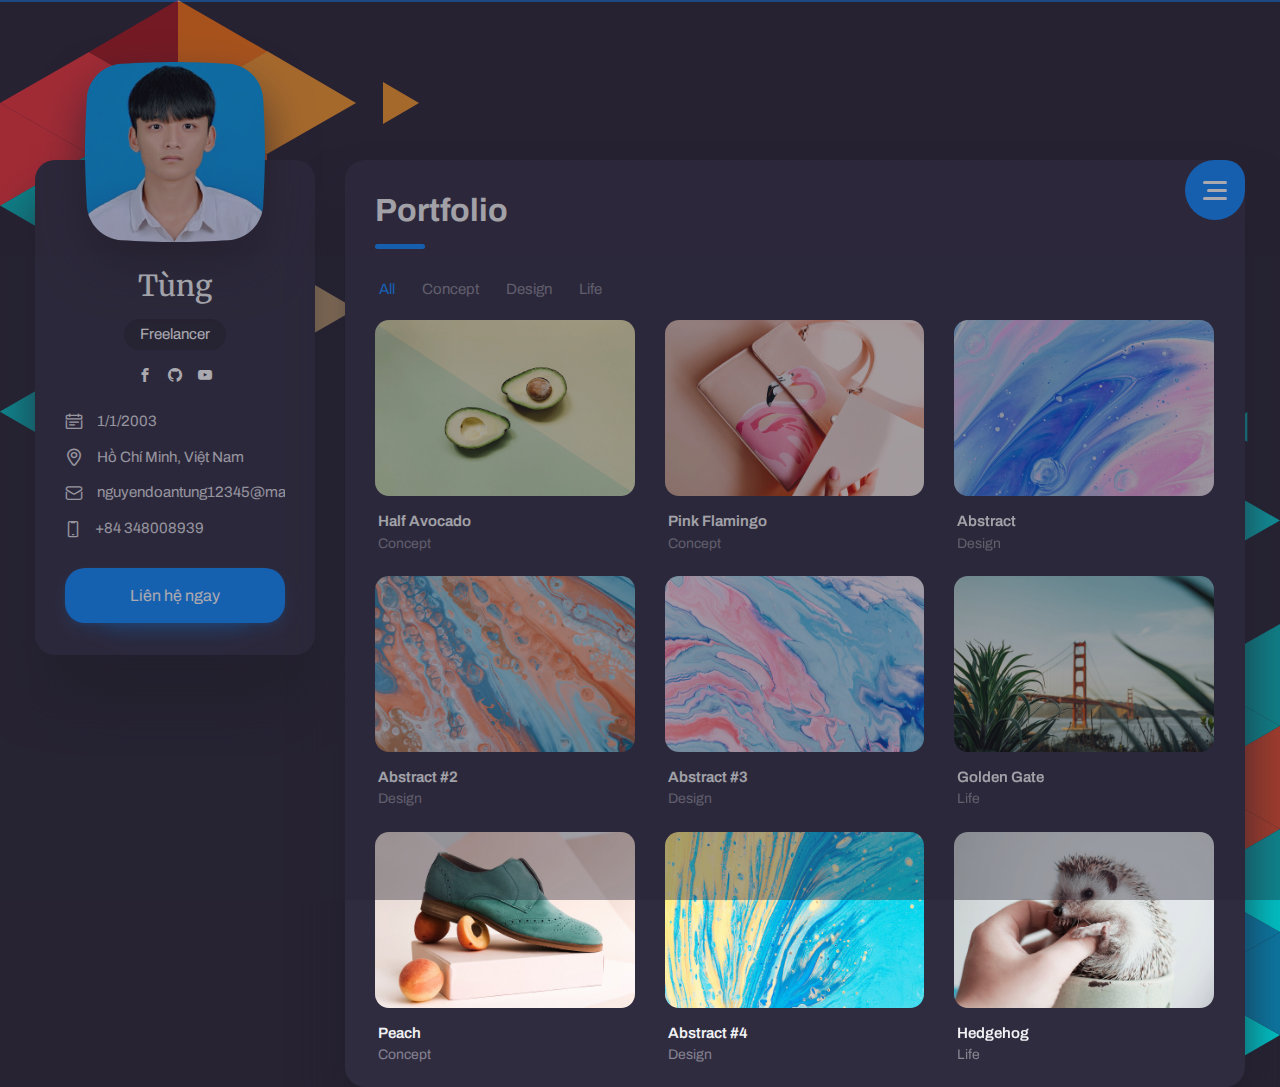
==== commit 05c6a471: "Update index.html" ====
--- a/index.html
+++ b/index.html
@@ -29,16 +29,16 @@
   <meta property="og:site_name" content="vCard" />
 
   <!-- Favicons -->
-  <link rel="apple-touch-icon" sizes="144x144" href="../assets/images/favicons/apple-touch-icon-144x144.png" />
-  <link rel="apple-touch-icon" sizes="114x114" href="../assets/images/favicons/apple-touch-icon-114x114.png" />
-  <link rel="apple-touch-icon" sizes="72x72" href="../assets/images/favicons/apple-touch-icon-72x72.png" />
-  <link rel="apple-touch-icon" sizes="57x57" href="../assets/images/favicons/apple-touch-icon-57x57.png" />
-  <link rel="shortcut icon" href="../assets/images/favicons/favicon.png" type="image/png" />
+  <link rel="apple-touch-icon" sizes="144x144" href="/assets/images/favicons/apple-touch-icon-144x144.png" />
+  <link rel="apple-touch-icon" sizes="114x114" href="/assets/images/favicons/apple-touch-icon-114x114.png" />
+  <link rel="apple-touch-icon" sizes="72x72" href="/assets/images/favicons/apple-touch-icon-72x72.png" />
+  <link rel="apple-touch-icon" sizes="57x57" href="/assets/images/favicons/apple-touch-icon-57x57.png" />
+  <link rel="shortcut icon" href="/assets/images/favicons/favicon.png" type="image/png" />
 
   <!-- Styles -->
-  <link rel="stylesheet" type="text/css" href="../assets/styles/style.css" />
-  <link rel="stylesheet" type="text/css" href="../assets/styles/style-dark.css" />
-  <link rel="stylesheet" type="text/css" href="../assets/demo/style-demo.css" />
+  <link rel="stylesheet" type="text/css" href="/assets/styles/style.css" />
+  <link rel="stylesheet" type="text/css" href="/assets/styles/style-dark.css" />
+  <link rel="stylesheet" type="text/css" href="/assets/demo/style-demo.css" />
 </head>
 
 <body class="bg-triangles">
@@ -285,11 +285,11 @@
   </svg>
 
   <!-- JavaScripts -->
-  <script src="../assets/js/jquery-3.4.1.min.js"></script>
-  <script src="../assets/js/plugins.min.js"></script>
-  <script src="../assets/js/common.js"></script>
-
-  <script src="../assets/demo/plugins-demo.js"></script>
+  <script src="/assets/js/jquery-3.4.1.min.js"></script>
+  <script src="/assets/js/plugins.min.js"></script>
+  <script src="/assets/js/common.js"></script>
+
+  <script src="/assets/demo/plugins-demo.js"></script>
 </body>
 
 </html>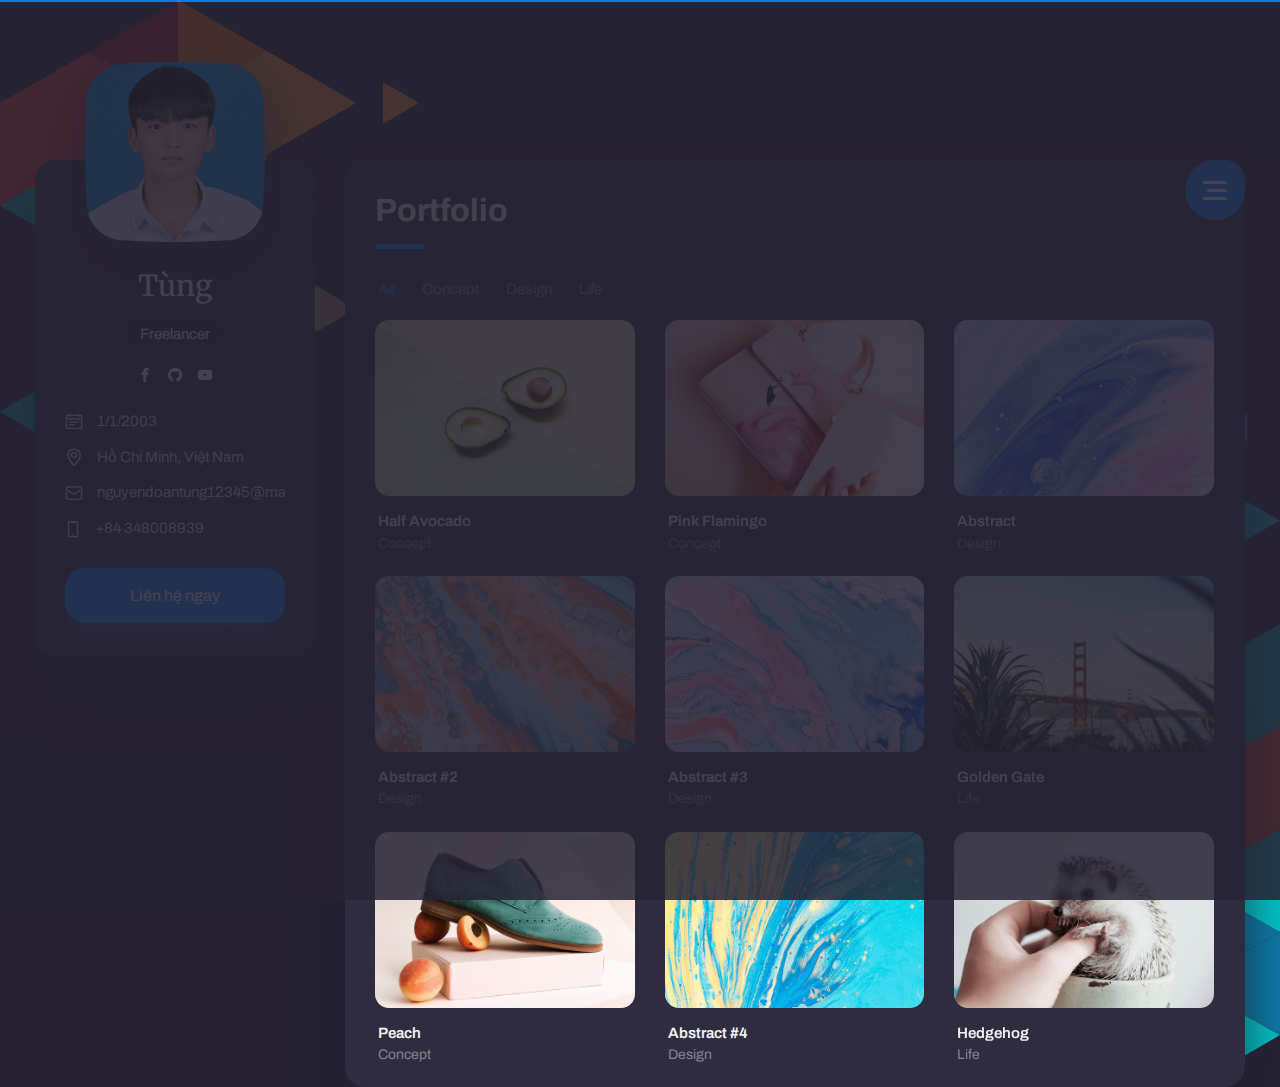
==== commit 629f07f7: "Update index.html" ====
--- a/index.html
+++ b/index.html
@@ -29,16 +29,16 @@
   <meta property="og:site_name" content="vCard" />
 
   <!-- Favicons -->
-  <link rel="apple-touch-icon" sizes="144x144" href="/assets/images/favicons/apple-touch-icon-144x144.png" />
-  <link rel="apple-touch-icon" sizes="114x114" href="/assets/images/favicons/apple-touch-icon-114x114.png" />
-  <link rel="apple-touch-icon" sizes="72x72" href="/assets/images/favicons/apple-touch-icon-72x72.png" />
-  <link rel="apple-touch-icon" sizes="57x57" href="/assets/images/favicons/apple-touch-icon-57x57.png" />
-  <link rel="shortcut icon" href="/assets/images/favicons/favicon.png" type="image/png" />
+  <link rel="apple-touch-icon" sizes="144x144" href="./assets/images/favicons/apple-touch-icon-144x144.png" />
+  <link rel="apple-touch-icon" sizes="114x114" href="./assets/images/favicons/apple-touch-icon-114x114.png" />
+  <link rel="apple-touch-icon" sizes="72x72" href="./assets/images/favicons/apple-touch-icon-72x72.png" />
+  <link rel="apple-touch-icon" sizes="57x57" href="./assets/images/favicons/apple-touch-icon-57x57.png" />
+  <link rel="shortcut icon" href="./assets/images/favicons/favicon.png" type="image/png" />
 
   <!-- Styles -->
-  <link rel="stylesheet" type="text/css" href="/assets/styles/style.css" />
-  <link rel="stylesheet" type="text/css" href="/assets/styles/style-dark.css" />
-  <link rel="stylesheet" type="text/css" href="/assets/demo/style-demo.css" />
+  <link rel="stylesheet" type="text/css" href="./assets/styles/style.css" />
+  <link rel="stylesheet" type="text/css" href="./assets/styles/style-dark.css" />
+  <link rel="stylesheet" type="text/css" href="./assets/demo/style-demo.css" />
 </head>
 
 <body class="bg-triangles">
@@ -285,11 +285,11 @@
   </svg>
 
   <!-- JavaScripts -->
-  <script src="/assets/js/jquery-3.4.1.min.js"></script>
-  <script src="/assets/js/plugins.min.js"></script>
-  <script src="/assets/js/common.js"></script>
-
-  <script src="/assets/demo/plugins-demo.js"></script>
+  <script src="./assets/js/jquery-3.4.1.min.js"></script>
+  <script src="./assets/js/plugins.min.js"></script>
+  <script src="./assets/js/common.js"></script>
+
+  <script src="./assets/demo/plugins-demo.js"></script>
 </body>
 
 </html>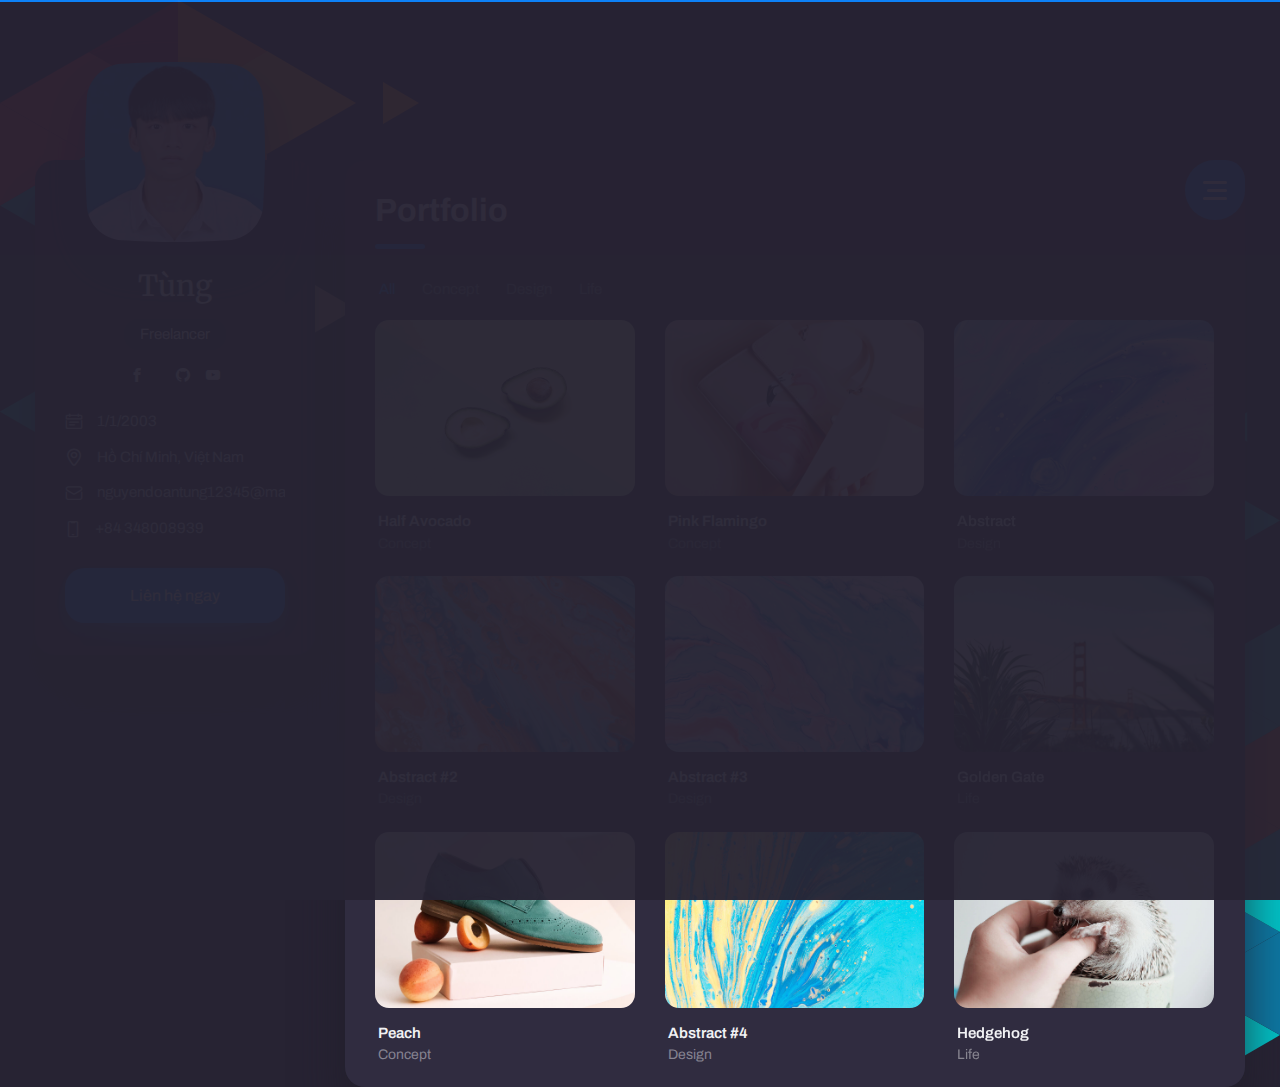
==== commit dfbd0c17: "push" ====
--- a/index.html
+++ b/index.html
@@ -61,7 +61,7 @@
           <div class="sidebar box shadow pb-0 sticky-column">
             <svg class="avatar avatar--180" viewBox="0 0 188 188">
               <g class="avatar__box">
-                <image xlink:href="../assets/img/avatar-1.jpg" height="100%" width="100%" />
+                <image xlink:href="./assets/img/avatar-1.jpg" height="100%" width="100%" />
               </g>
             </svg>
             <div class="text-center">
@@ -74,6 +74,8 @@
               <div class="social">
                 <a class="social__link" href="https://www.facebook.com/ndt0101"><i
                     class="font-icon icon-facebook"></i></a>
+                <a class="social__link" href="https://www.facebook.com/ndt0101"><i
+                    class="font-icon icon-tiktok"></i></a>
                 <a class="social__link" href="https://github.com/tung0101"><i class="font-icon icon-github"></i></a>
                 <a class="social__link" href="https://www.youtube.com/channel/UCRwYXdeYLNo2g9qYh79C6xA"><i
                     class="font-icon icon-youtube"></i></a>
@@ -164,7 +166,7 @@
                 <!-- Item 1 -->
                 <figure class="gallery-grid__item category-concept">
                   <div class="gallery-grid__image-wrap">
-                    <img class="gallery-grid__image cover lazyload" src="../assets/img/image_01.jpg" data-zoom alt="" />
+                    <img class="gallery-grid__image cover lazyload" src="./assets/img/image_01.jpg" data-zoom alt="" />
                   </div>
                   <figcaption class="gallery-grid__caption">
                     <h4 class="title gallery-grid__title">Half Avocado</h4>
@@ -175,7 +177,7 @@
                 <!-- Item 2 -->
                 <figure class="gallery-grid__item category-concept">
                   <div class="gallery-grid__image-wrap">
-                    <img class="gallery-grid__image cover lazyload" src="../assets/img/image_02.jpg" data-zoom alt="" />
+                    <img class="gallery-grid__image cover lazyload" src="./assets/img/image_02.jpg" data-zoom alt="" />
                   </div>
                   <figcaption class="gallery-grid__caption">
                     <h4 class="title gallery-grid__title">Pink Flamingo</h4>
@@ -186,7 +188,7 @@
                 <!-- Item 3 -->
                 <figure class="gallery-grid__item category-design">
                   <div class="gallery-grid__image-wrap">
-                    <img class="gallery-grid__image cover lazyload" src="../assets/img/image_03.jpg" data-zoom alt="" />
+                    <img class="gallery-grid__image cover lazyload" src="./assets/img/image_03.jpg" data-zoom alt="" />
                   </div>
                   <figcaption class="gallery-grid__caption">
                     <h4 class="title gallery-grid__title">Abstract</h4>
@@ -197,7 +199,7 @@
                 <!-- Item 4 -->
                 <figure class="gallery-grid__item category-design">
                   <div class="gallery-grid__image-wrap">
-                    <img class="gallery-grid__image cover lazyload" src="../assets/img/image_04.jpg" data-zoom alt="" />
+                    <img class="gallery-grid__image cover lazyload" src="./assets/img/image_04.jpg" data-zoom alt="" />
                   </div>
                   <figcaption class="gallery-grid__caption">
                     <h4 class="title gallery-grid__title">Abstract #2</h4>
@@ -208,7 +210,7 @@
                 <!-- Item 5 -->
                 <figure class="gallery-grid__item category-design">
                   <div class="gallery-grid__image-wrap">
-                    <img class="gallery-grid__image cover lazyload" src="../assets/img/image_05.jpg" data-zoom alt="" />
+                    <img class="gallery-grid__image cover lazyload" src="./assets/img/image_05.jpg" data-zoom alt="" />
                   </div>
                   <figcaption class="gallery-grid__caption">
                     <h4 class="title gallery-grid__title">Abstract #3</h4>
@@ -219,7 +221,7 @@
                 <!-- Item 6 -->
                 <figure class="gallery-grid__item category-life">
                   <div class="gallery-grid__image-wrap">
-                    <img class="gallery-grid__image cover lazyload" src="../assets/img/image_06.jpg" data-zoom alt="" />
+                    <img class="gallery-grid__image cover lazyload" src="./assets/img/image_06.jpg" data-zoom alt="" />
                   </div>
                   <figcaption class="gallery-grid__caption">
                     <h4 class="title gallery-grid__title">Golden Gate</h4>
@@ -230,7 +232,7 @@
                 <!-- Item 7 -->
                 <figure class="gallery-grid__item category-concept">
                   <div class="gallery-grid__image-wrap">
-                    <img class="gallery-grid__image cover lazyload" src="../assets/img/image_07.jpg" data-zoom alt="" />
+                    <img class="gallery-grid__image cover lazyload" src="./assets/img/image_07.jpg" data-zoom alt="" />
                   </div>
                   <figcaption class="gallery-grid__caption">
                     <h4 class="title gallery-grid__title">Peach</h4>
@@ -241,7 +243,7 @@
                 <!-- Item 8 -->
                 <figure class="gallery-grid__item category-design">
                   <div class="gallery-grid__image-wrap">
-                    <img class="gallery-grid__image cover lazyload" src="../assets/img/image_08.jpg" data-zoom alt="" />
+                    <img class="gallery-grid__image cover lazyload" src="./assets/img/image_08.jpg" data-zoom alt="" />
                   </div>
                   <figcaption class="gallery-grid__caption">
                     <h4 class="title gallery-grid__title">Abstract #4</h4>
@@ -252,7 +254,7 @@
                 <!-- Item 9 -->
                 <figure class="gallery-grid__item category-life">
                   <div class="gallery-grid__image-wrap">
-                    <img class="gallery-grid__image cover lazyload" src="../assets/img/image_09.jpg" data-zoom alt="" />
+                    <img class="gallery-grid__image cover lazyload" src="./assets/img/image_09.jpg" data-zoom alt="" />
                   </div>
                   <figcaption class="gallery-grid__caption">
                     <h4 class="title gallery-grid__title">Hedgehog</h4>
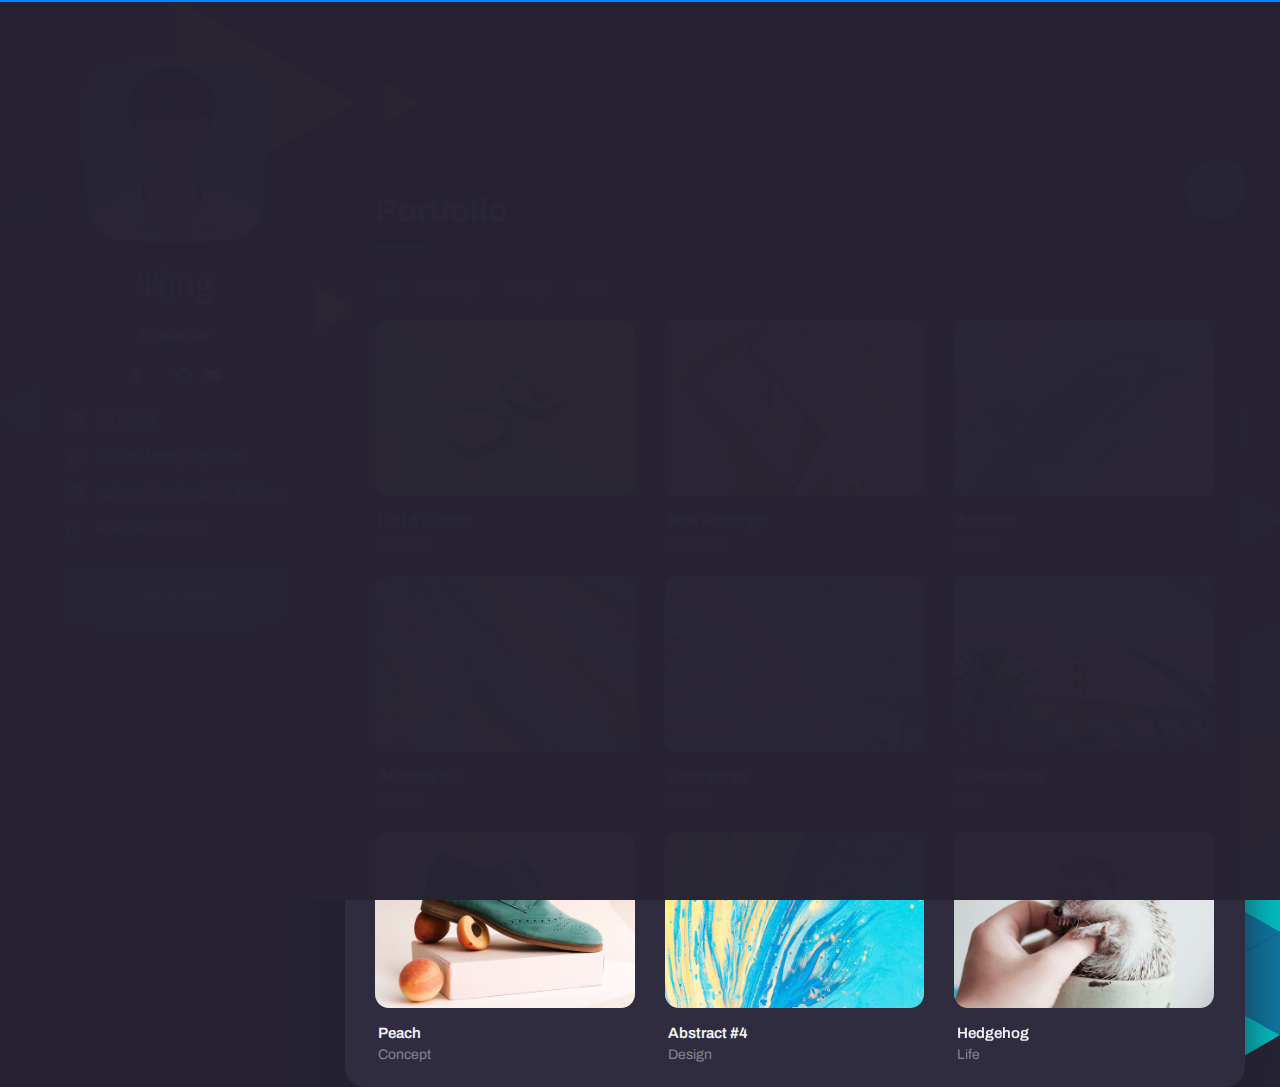
==== commit 761b2657: "pull" ====
--- a/index.html
+++ b/index.html
@@ -18,13 +18,13 @@
   <meta name="twitter:site" content="@ArtTemplates" />
   <meta name="twitter:title" content="vCard" />
   <meta name="twitter:description" content="vCard" />
-  <meta name="twitter:image" content="../assets/images/social.jpg" />
+  <meta name="twitter:image" content="./assets/images/social.jpg" />
 
   <!-- Open Graph data -->
   <meta property="og:title" content="ArtTemplate" />
   <meta property="og:type" content="website" />
   <meta property="og:url" content="your url website" />
-  <meta property="og:image" content="../assets/images/social.jpg" />
+  <meta property="og:image" content="./assets/images/social.jpg" />
   <meta property="og:description" content="vCard" />
   <meta property="og:site_name" content="vCard" />
 
@@ -118,15 +118,15 @@
             <div class="inner-menu js-menu">
               <ul class="nav">
                 <li class="nav__item">
-                  <a class="active" href="index.html">Trang chủ</a>
-                </li>
-                <li class="nav__item"><a href="about.html">Giới thiệu</a></li>
+                  <a class="active" href="./index.html">Trang chủ</a>
+                </li>
+                <li class="nav__item"><a href="./about.html">Giới thiệu</a></li>
                 <!-- <li class="nav__item"><a href="resume.html">Resume</a></li> -->
 
 
                 <!-- <li class="nav__item"><a href="blog.html">Blog</a></li> -->
-                <li class="nav__item"><a href="contact.html">Liên hệ</a></li>
-                <li class="nav__item"><a href="other.html">Khác</a></li>
+                <li class="nav__item"><a href="./contact.html">Liên hệ</a></li>
+                <li class="nav__item"><a href="./other.html">Khác</a></li>
               </ul>
             </div>
 
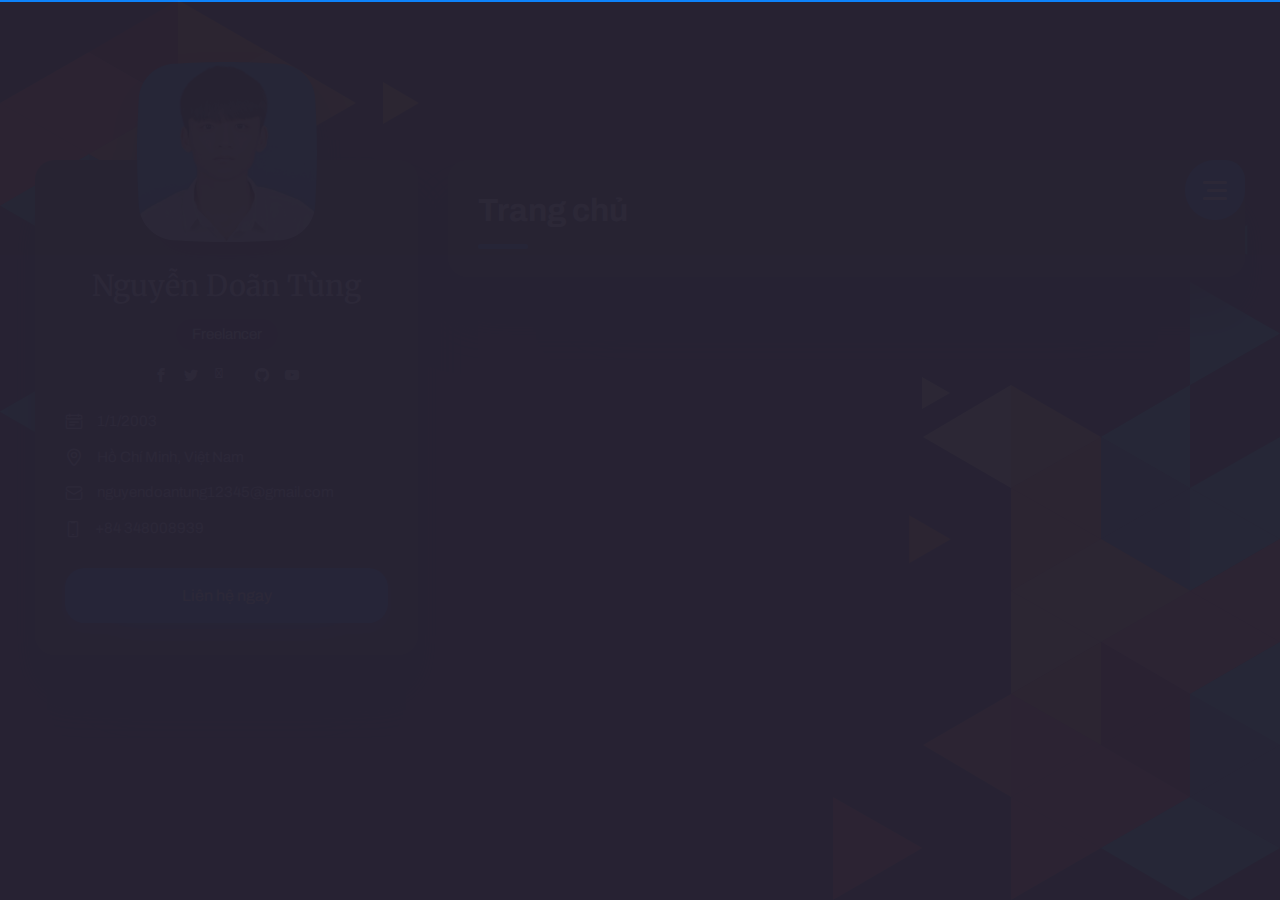
==== commit 21af8e3c: "push" ====
--- a/index.html
+++ b/index.html
@@ -3,7 +3,7 @@
 
 <head>
   <meta charset="utf-8" />
-  <title>vCard - Portfolio - Nguyễn Doãn Tùng</title>
+  <title>Portfolio - Nguyễn Doãn Tùng</title>
 
   <!-- Meta Data -->
   <meta http-equiv="X-UA-Compatible" content="IE=edge" />
@@ -34,7 +34,7 @@
   <link rel="apple-touch-icon" sizes="72x72" href="./assets/images/favicons/apple-touch-icon-72x72.png" />
   <link rel="apple-touch-icon" sizes="57x57" href="./assets/images/favicons/apple-touch-icon-57x57.png" />
   <link rel="shortcut icon" href="./assets/images/favicons/favicon.png" type="image/png" />
-
+  <link rel="stylesheet" href="https://cdnjs.cloudflare.com/ajax/libs/font-awesome/5.15.4/css/all.min.css" integrity="sha512-..." crossorigin="anonymous" />
   <!-- Styles -->
   <link rel="stylesheet" type="text/css" href="./assets/styles/style.css" />
   <link rel="stylesheet" type="text/css" href="./assets/styles/style-dark.css" />
@@ -57,7 +57,7 @@
     <div class="container gutter-top">
       <div class="row sticky-parent">
         <!-- Sidebar -->
-        <aside class="col-12 col-md-12 col-xl-3">
+        <aside class="col-12 col-md-12 col-xl-4">
           <div class="sidebar box shadow pb-0 sticky-column">
             <svg class="avatar avatar--180" viewBox="0 0 188 188">
               <g class="avatar__box">
@@ -66,7 +66,7 @@
             </svg>
             <div class="text-center">
               <h3 class="title title--h3 sidebar__user-name">
-                <span class="weight--500">Tùng
+                <span class="weight--500">Nguyễn Doãn Tùng
               </h3>
               <div class="badge badge--dark">Freelancer</div>
 
@@ -74,8 +74,11 @@
               <div class="social">
                 <a class="social__link" href="https://www.facebook.com/ndt0101"><i
                     class="font-icon icon-facebook"></i></a>
-                <a class="social__link" href="https://www.facebook.com/ndt0101"><i
-                    class="font-icon icon-tiktok"></i></a>
+                <a class="social__link" href="https://twitter.com/DoanNguyen27938"><i
+                    class="font-icon icon-twitter"></i></a>
+                <a class="social__link" href="https://www.tiktok.com/@nguyendoantung12345"><i class="fa-brands fa-tiktok"></i></a>
+                <a class="social__link" href="https://twitter.com/DoanNguyen27938"><i
+                    class="font-icon icon-skype"></i></a>
                 <a class="social__link" href="https://github.com/tung0101"><i class="font-icon icon-github"></i></a>
                 <a class="social__link" href="https://www.youtube.com/channel/UCRwYXdeYLNo2g9qYh79C6xA"><i
                     class="font-icon icon-youtube"></i></a>
@@ -92,7 +95,7 @@
                 </li>
                 <li class="contacts-block__item" data-toggle="tooltip" data-placement="top" title="E-mail">
                   <a href="mailto:example@mail.com"><i
-                      class="font-icon icon-envelope"></i>nguyendoantung12345@mail.com</a>
+                      class="font-icon icon-envelope"></i>nguyendoantung12345@gmail.com</a>
                 </li>
                 <li class="contacts-block__item" data-toggle="tooltip" data-placement="top" title="Phone">
                   <i class="font-icon icon-phone"></i>+84 348008939
@@ -105,7 +108,7 @@
         </aside>
 
         <!-- Content -->
-        <div class="col-12 col-md-12 col-xl-9">
+        <div class="col-12 col-md-12 col-xl-8">
           <div class="box shadow pb-0">
             <!-- Menu -->
             <div class="circle-menu">
@@ -121,10 +124,7 @@
                   <a class="active" href="./index.html">Trang chủ</a>
                 </li>
                 <li class="nav__item"><a href="./about.html">Giới thiệu</a></li>
-                <!-- <li class="nav__item"><a href="resume.html">Resume</a></li> -->
-
-
-                <!-- <li class="nav__item"><a href="blog.html">Blog</a></li> -->
+                <li class="nav__item"><a href="./project.html">Dự án</a></li>
                 <li class="nav__item"><a href="./contact.html">Liên hệ</a></li>
                 <li class="nav__item"><a href="./other.html">Khác</a></li>
               </ul>
@@ -133,13 +133,13 @@
             <!-- About -->
             <div class="pb-2">
               <h1 class="title title--h1 first-title title__separate">
-                Portfolio
+       Trang chủ
               </h1>
             </div>
 
             <!-- Gallery -->
-            <div class="pb-0">
-              <!-- Filter -->
+            <!-- <div class="pb-0">
+          
               <div class="select">
                 <span class="placeholder">Select category</span>
                 <ul class="filter">
@@ -160,10 +160,10 @@
                 <input type="hidden" name="changemetoo" />
               </div>
 
-              <!-- Content -->
+         
               <div class="gallery-grid js-masonry js-filter-container">
                 <div class="gutter-sizer"></div>
-                <!-- Item 1 -->
+        
                 <figure class="gallery-grid__item category-concept">
                   <div class="gallery-grid__image-wrap">
                     <img class="gallery-grid__image cover lazyload" src="./assets/img/image_01.jpg" data-zoom alt="" />
@@ -174,7 +174,7 @@
                   </figcaption>
                 </figure>
 
-                <!-- Item 2 -->
+          
                 <figure class="gallery-grid__item category-concept">
                   <div class="gallery-grid__image-wrap">
                     <img class="gallery-grid__image cover lazyload" src="./assets/img/image_02.jpg" data-zoom alt="" />
@@ -185,7 +185,7 @@
                   </figcaption>
                 </figure>
 
-                <!-- Item 3 -->
+    
                 <figure class="gallery-grid__item category-design">
                   <div class="gallery-grid__image-wrap">
                     <img class="gallery-grid__image cover lazyload" src="./assets/img/image_03.jpg" data-zoom alt="" />
@@ -196,7 +196,7 @@
                   </figcaption>
                 </figure>
 
-                <!-- Item 4 -->
+
                 <figure class="gallery-grid__item category-design">
                   <div class="gallery-grid__image-wrap">
                     <img class="gallery-grid__image cover lazyload" src="./assets/img/image_04.jpg" data-zoom alt="" />
@@ -207,7 +207,6 @@
                   </figcaption>
                 </figure>
 
-                <!-- Item 5 -->
                 <figure class="gallery-grid__item category-design">
                   <div class="gallery-grid__image-wrap">
                     <img class="gallery-grid__image cover lazyload" src="./assets/img/image_05.jpg" data-zoom alt="" />
@@ -218,7 +217,7 @@
                   </figcaption>
                 </figure>
 
-                <!-- Item 6 -->
+        
                 <figure class="gallery-grid__item category-life">
                   <div class="gallery-grid__image-wrap">
                     <img class="gallery-grid__image cover lazyload" src="./assets/img/image_06.jpg" data-zoom alt="" />
@@ -229,7 +228,6 @@
                   </figcaption>
                 </figure>
 
-                <!-- Item 7 -->
                 <figure class="gallery-grid__item category-concept">
                   <div class="gallery-grid__image-wrap">
                     <img class="gallery-grid__image cover lazyload" src="./assets/img/image_07.jpg" data-zoom alt="" />
@@ -240,7 +238,7 @@
                   </figcaption>
                 </figure>
 
-                <!-- Item 8 -->
+
                 <figure class="gallery-grid__item category-design">
                   <div class="gallery-grid__image-wrap">
                     <img class="gallery-grid__image cover lazyload" src="./assets/img/image_08.jpg" data-zoom alt="" />
@@ -251,7 +249,7 @@
                   </figcaption>
                 </figure>
 
-                <!-- Item 9 -->
+   
                 <figure class="gallery-grid__item category-life">
                   <div class="gallery-grid__image-wrap">
                     <img class="gallery-grid__image cover lazyload" src="./assets/img/image_09.jpg" data-zoom alt="" />
@@ -262,10 +260,10 @@
                   </figcaption>
                 </figure>
               </div>
-            </div>
+            </div> -->
           </div>
 
-          <!-- Footer -->
+
 
         </div>
       </div>
--- a/assets/styles/style.css
+++ b/assets/styles/style.css
@@ -1771,7 +1771,7 @@
 }
 .gallery-grid__item {
   margin-bottom: 1.3125rem;
-  width: calc(33% - 17.5px);
+  width: calc(33% - 15.5px);
 }
 @media only screen and (max-width: 991px) {
   .gallery-grid__item {
